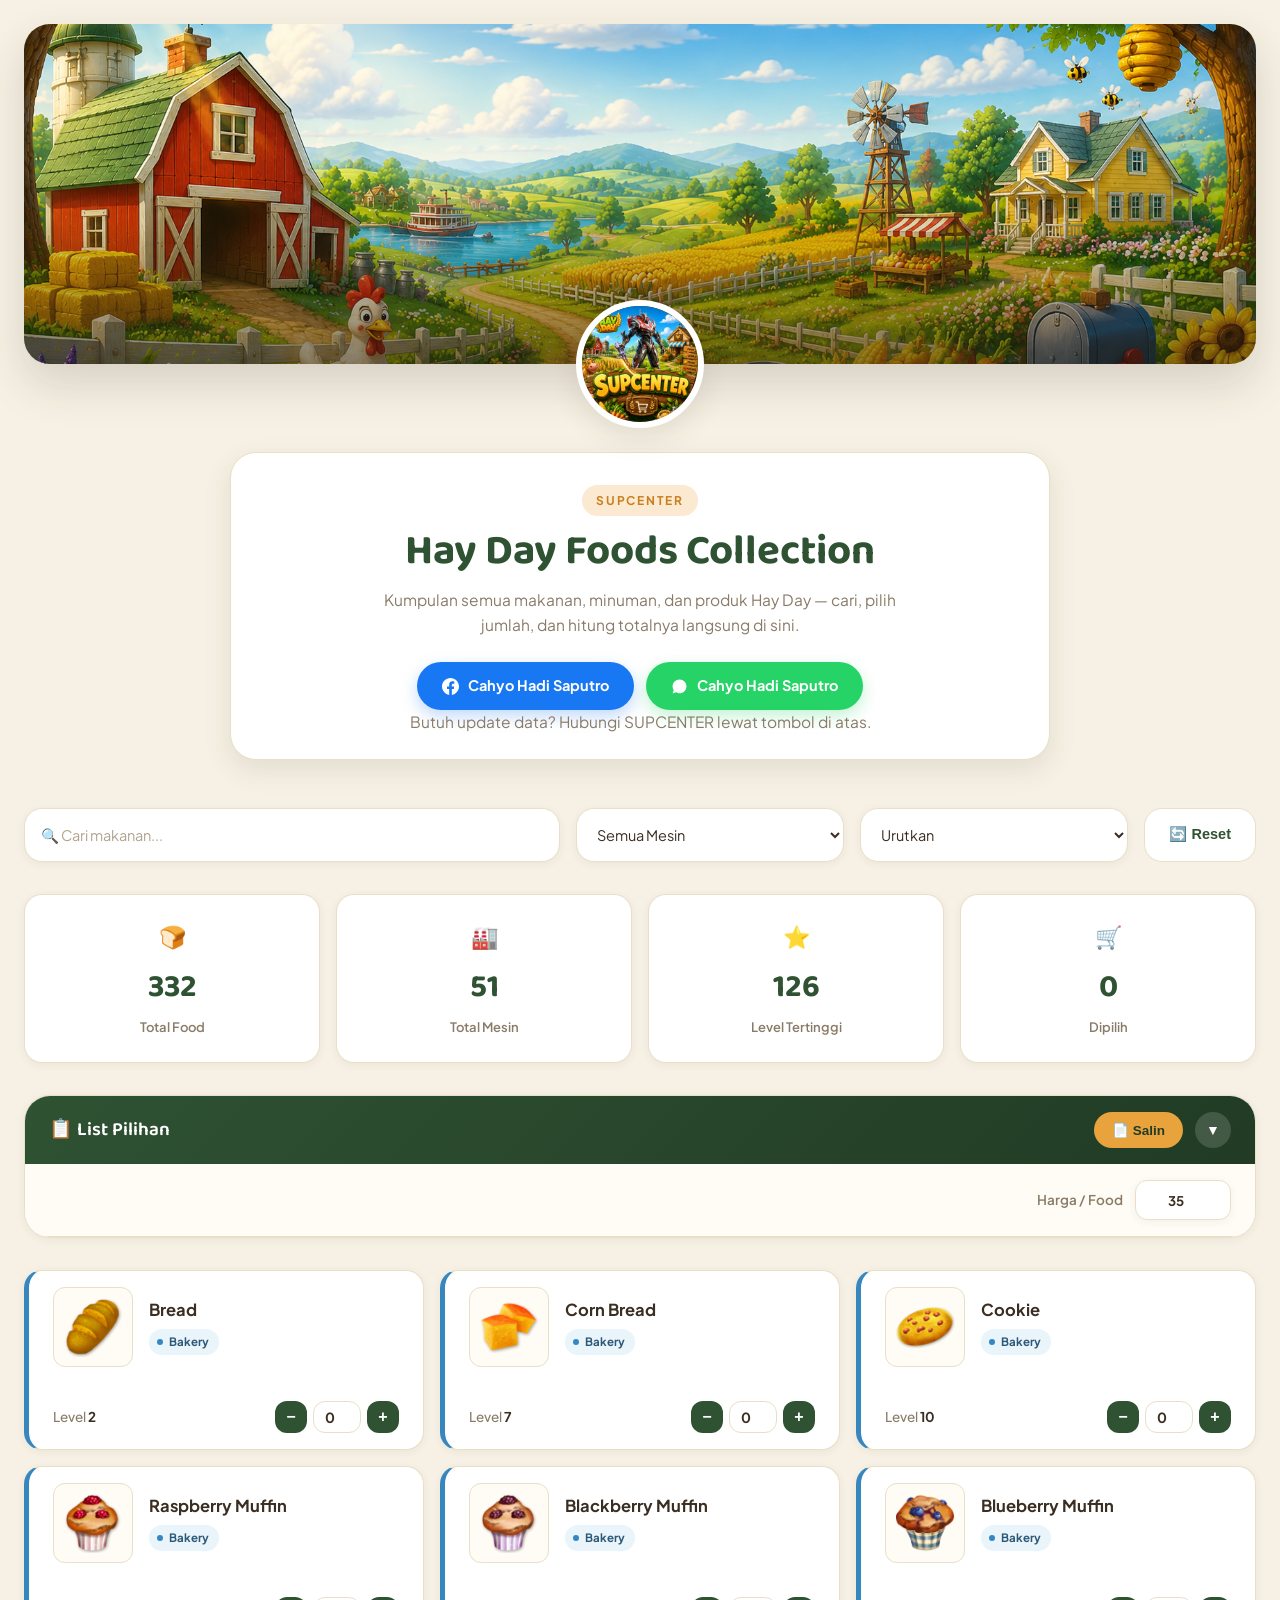
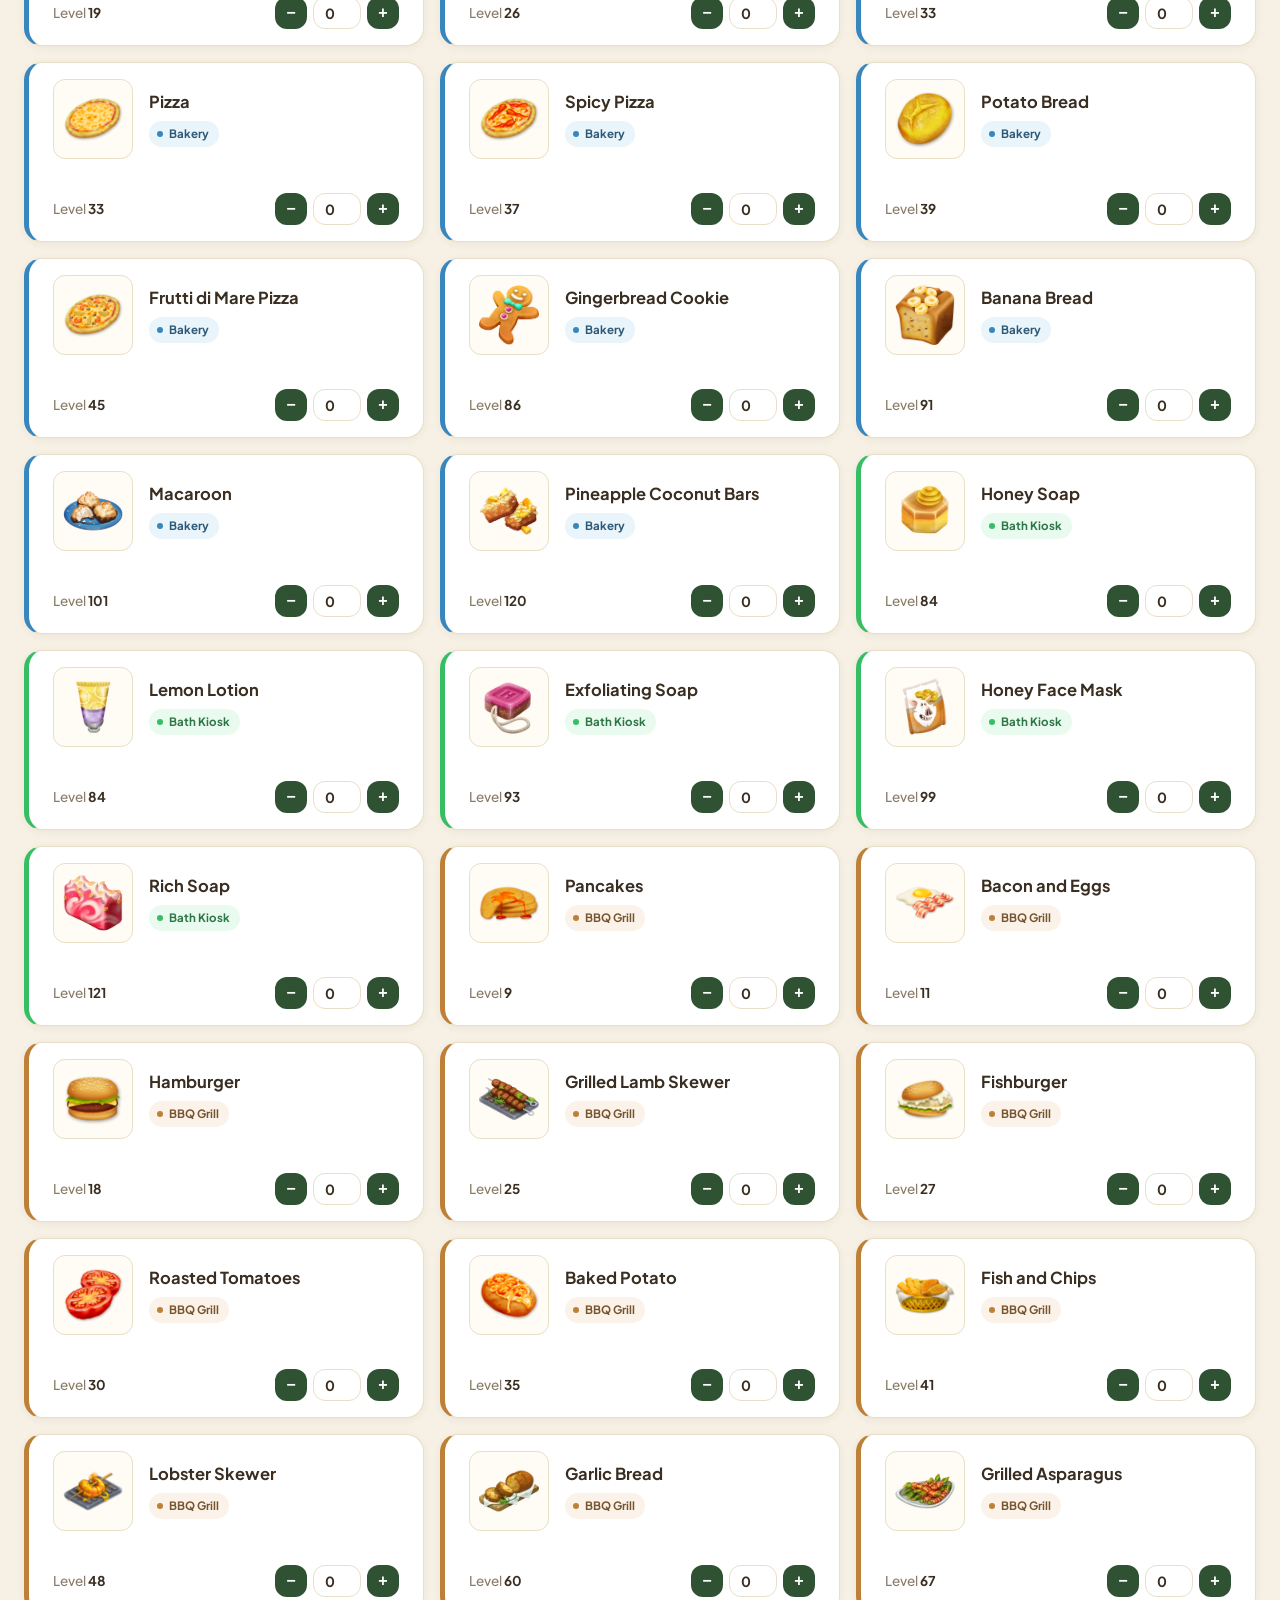
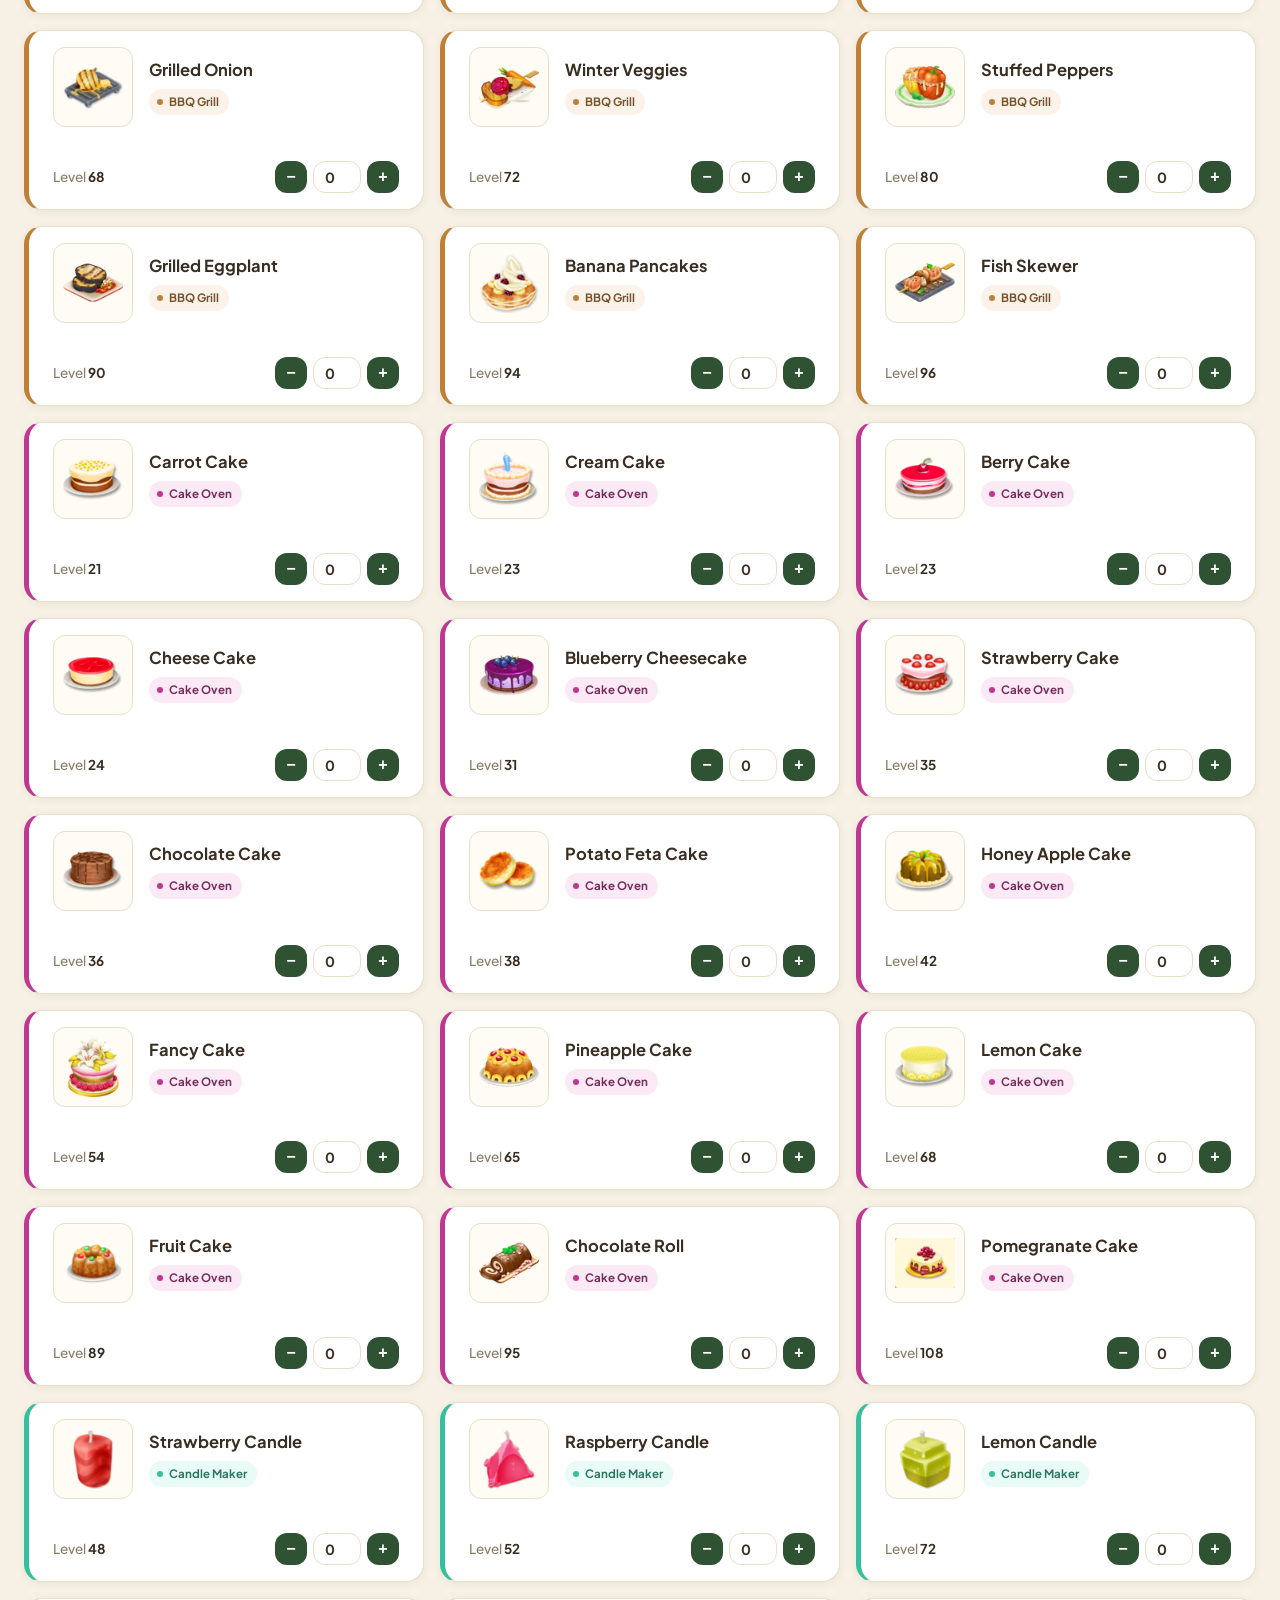
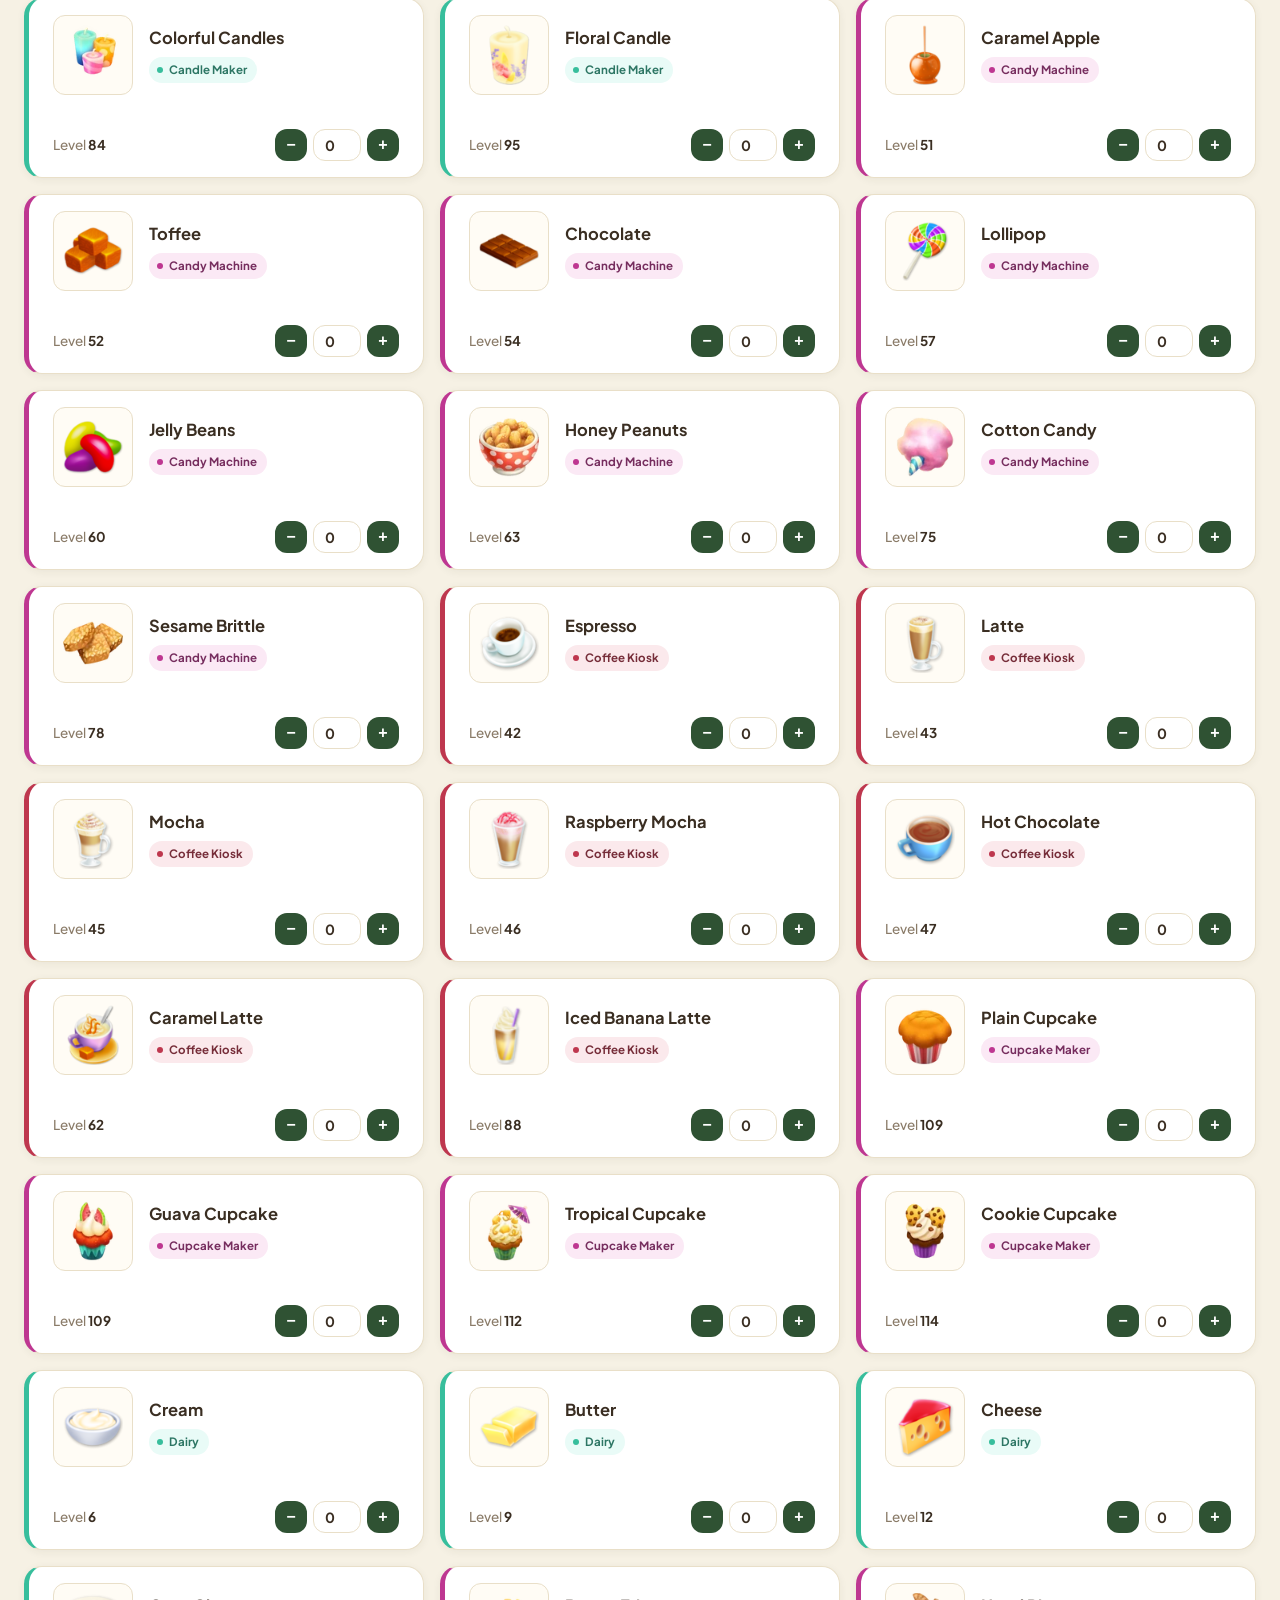
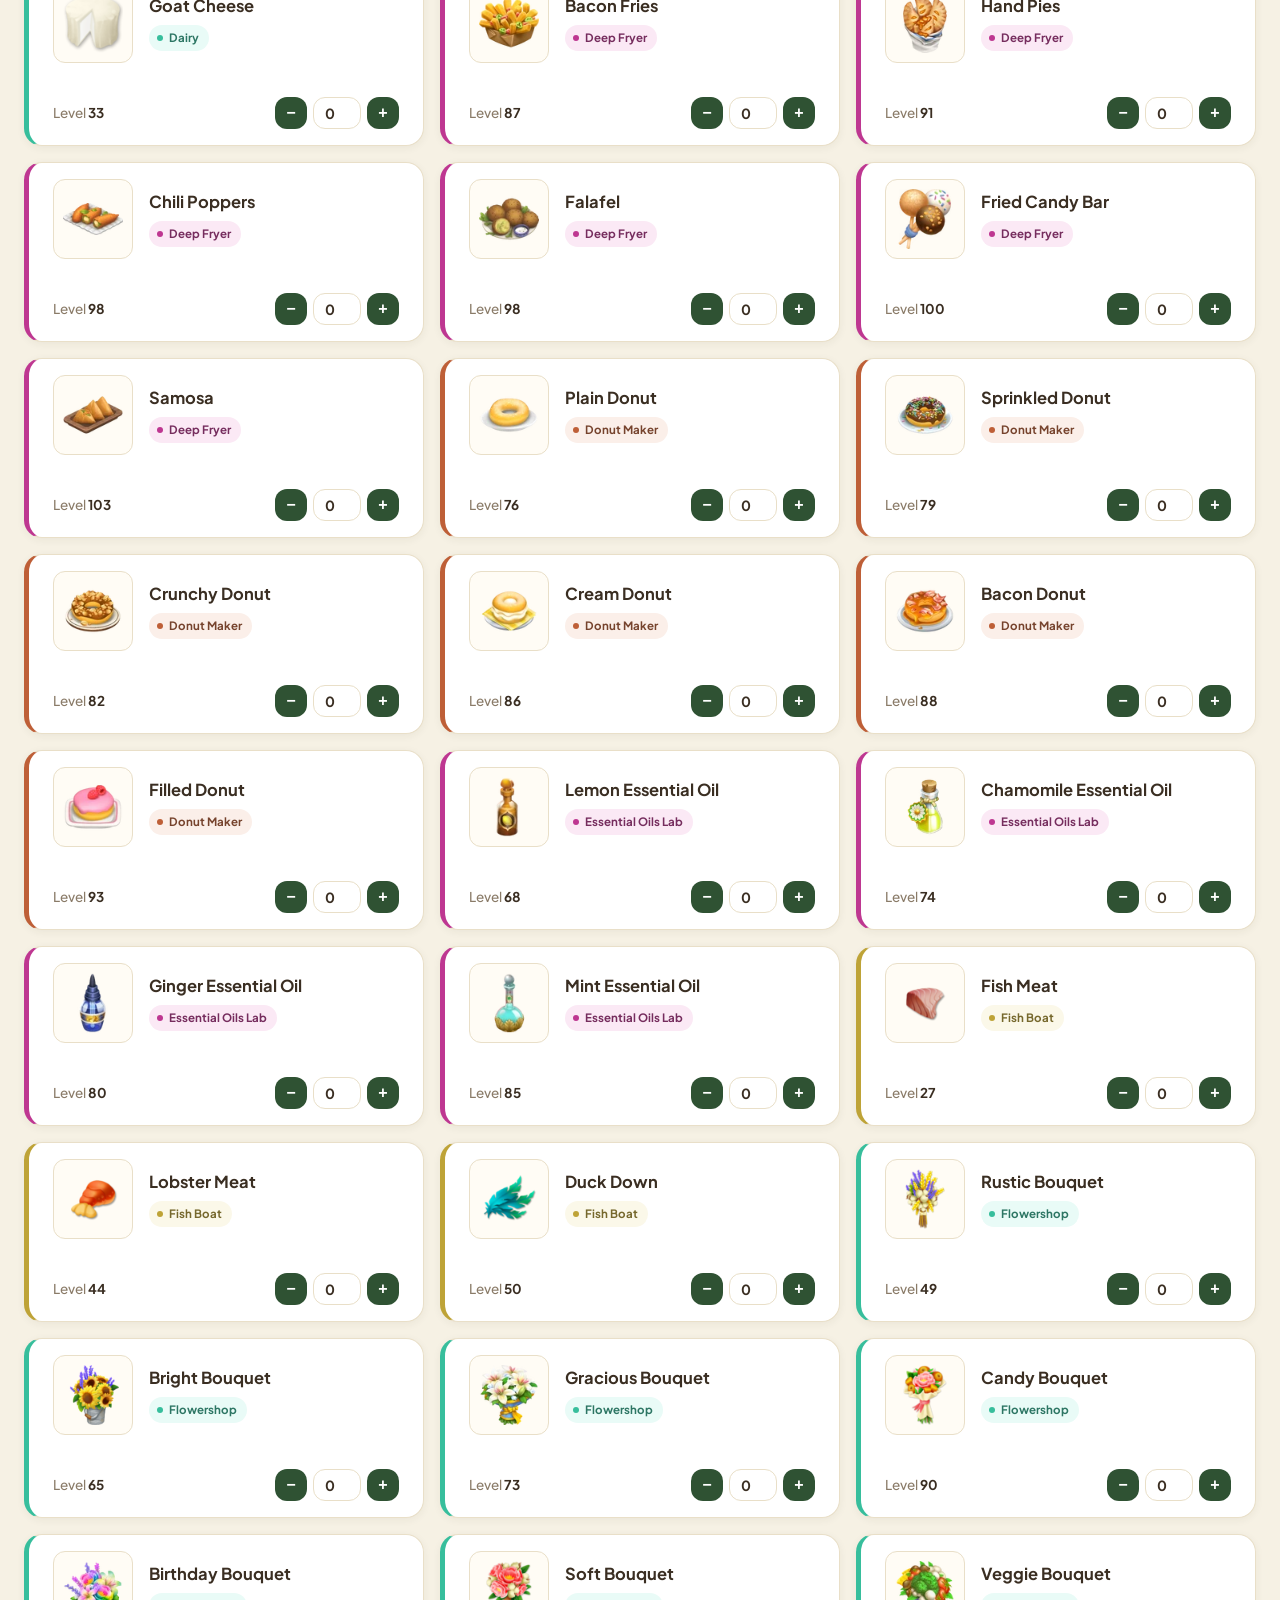
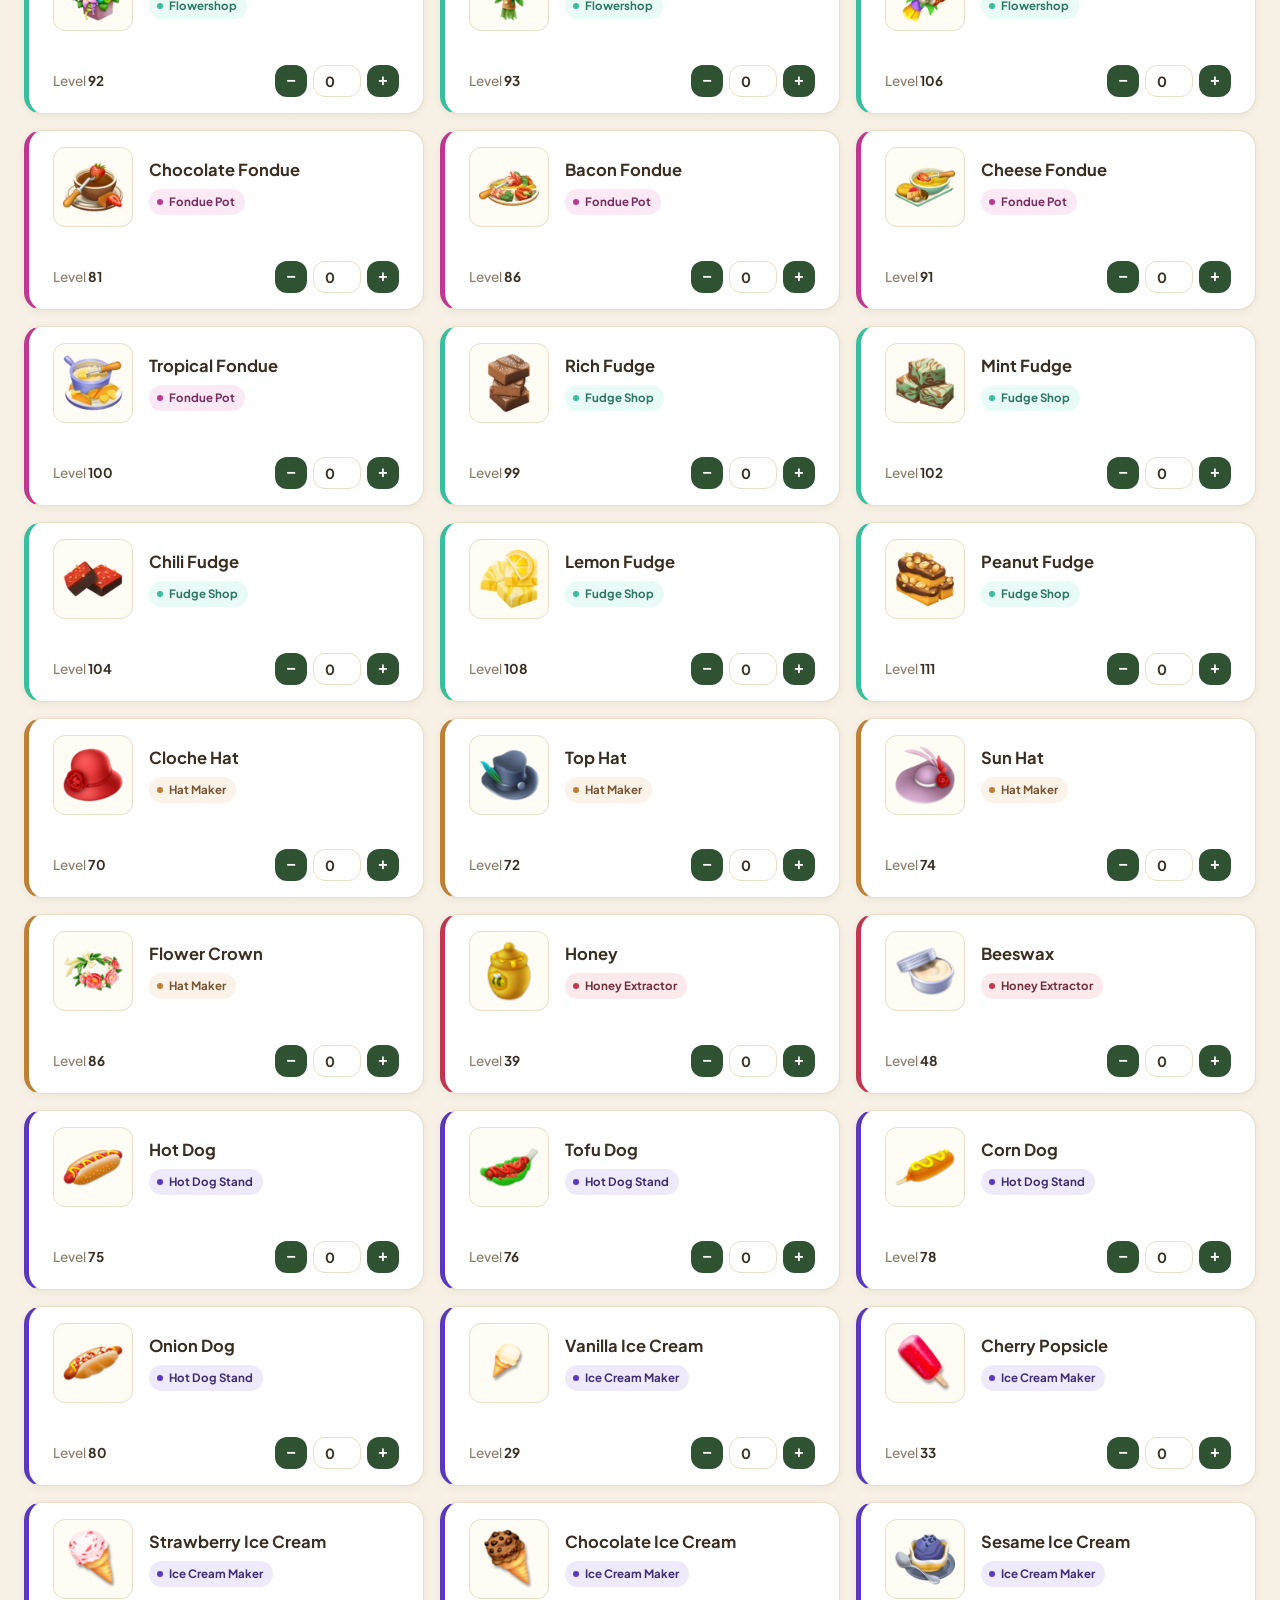
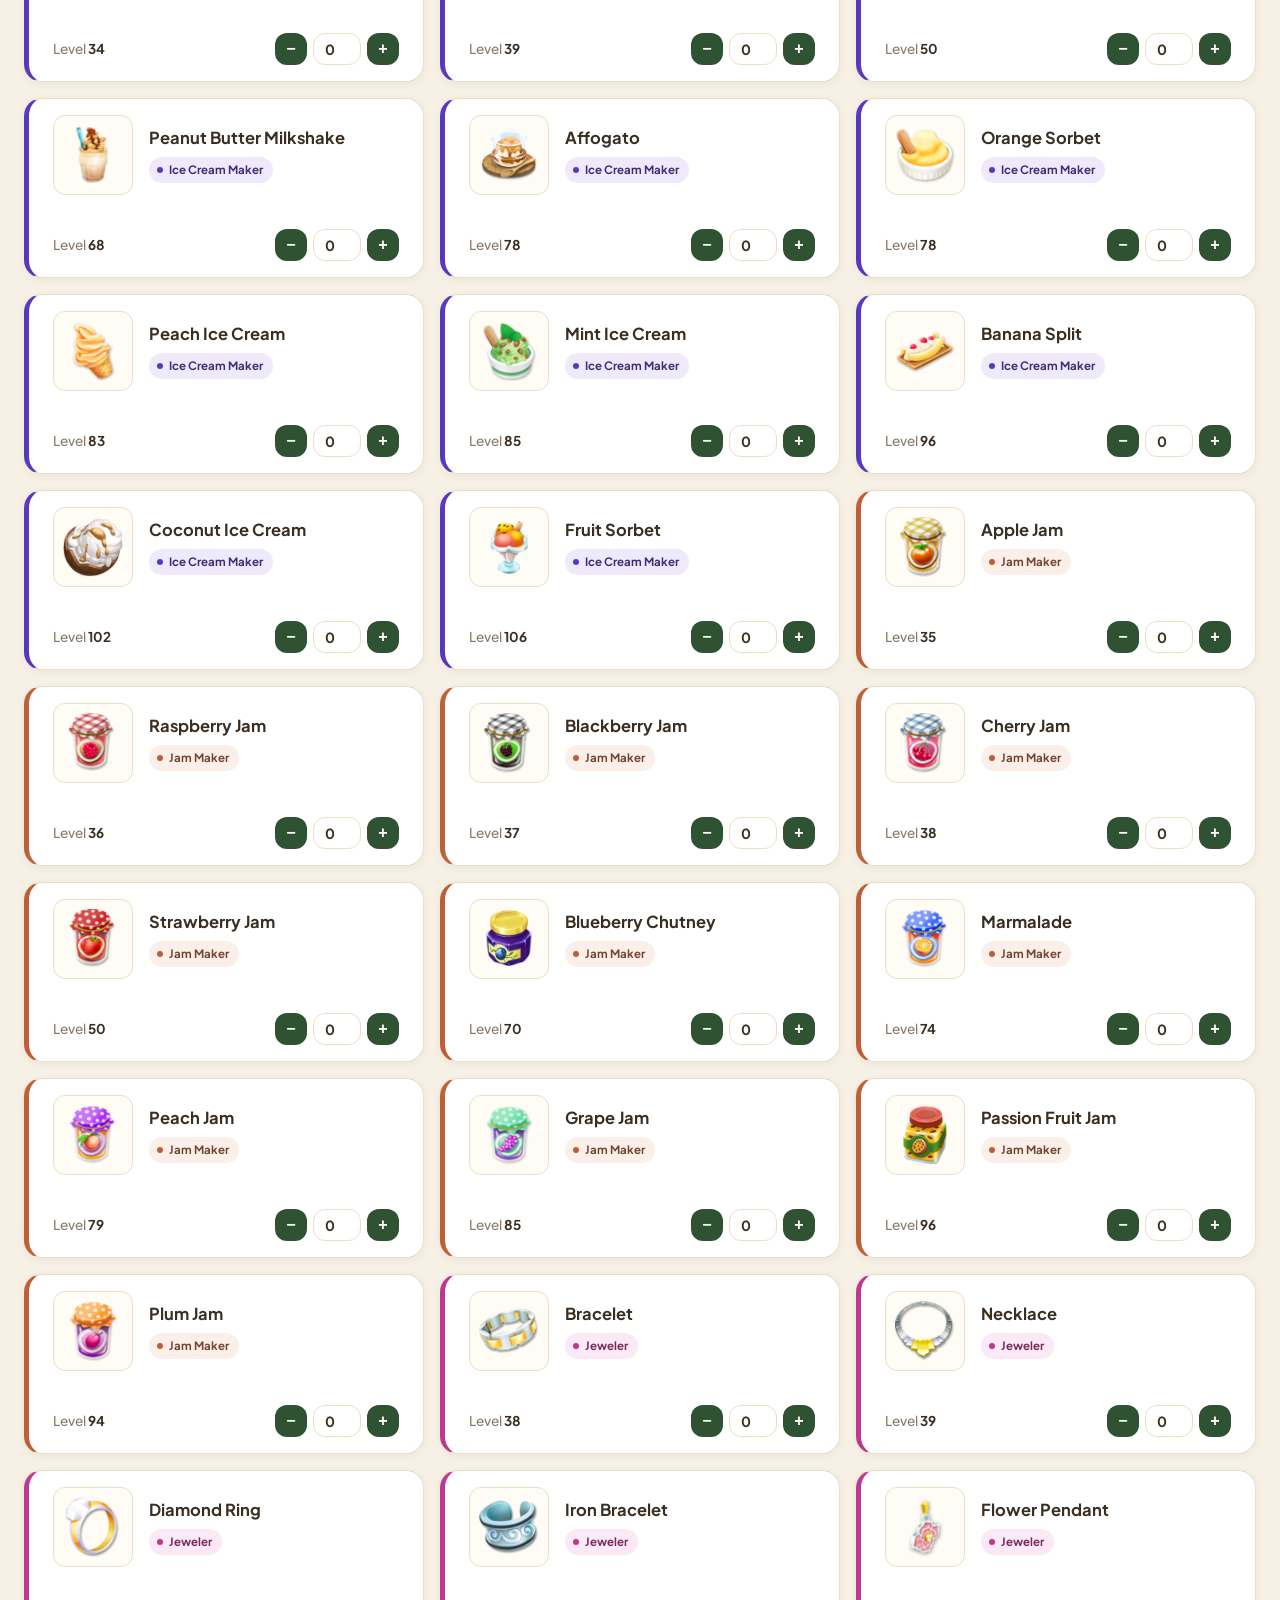
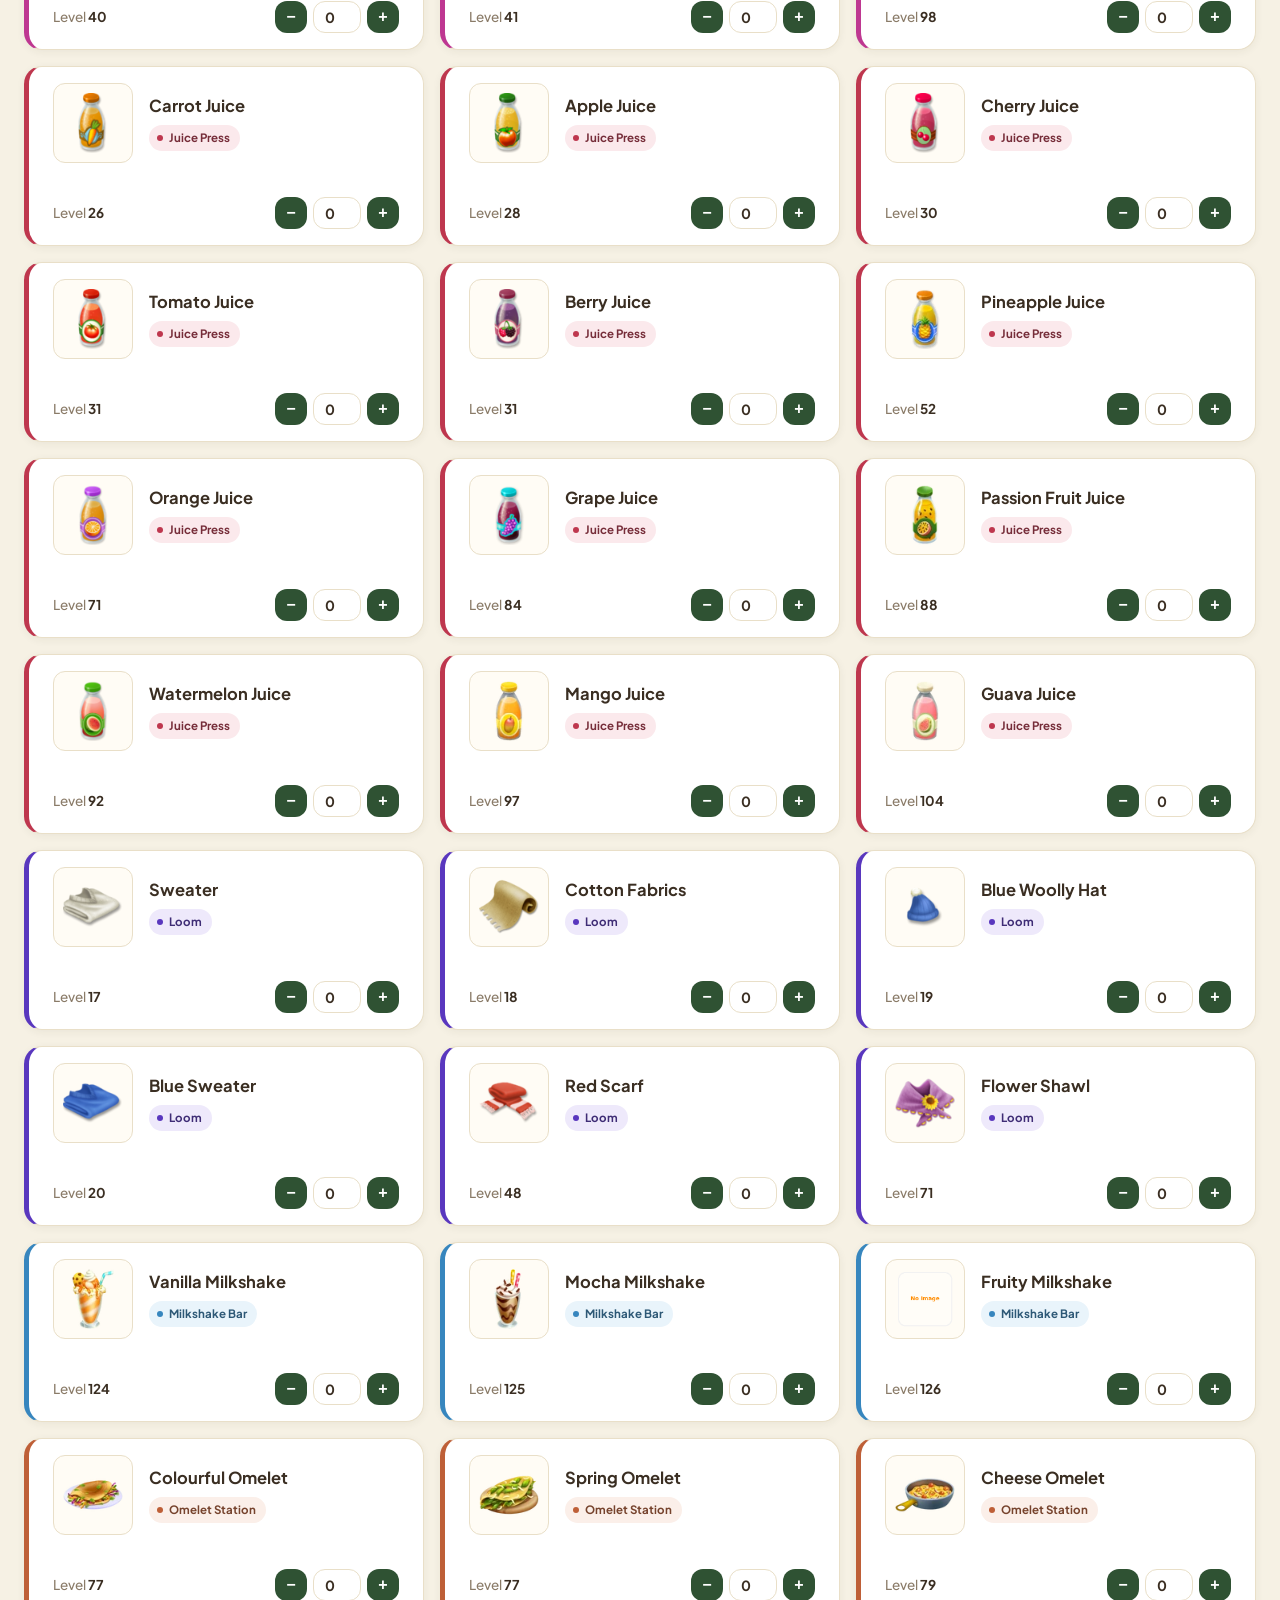
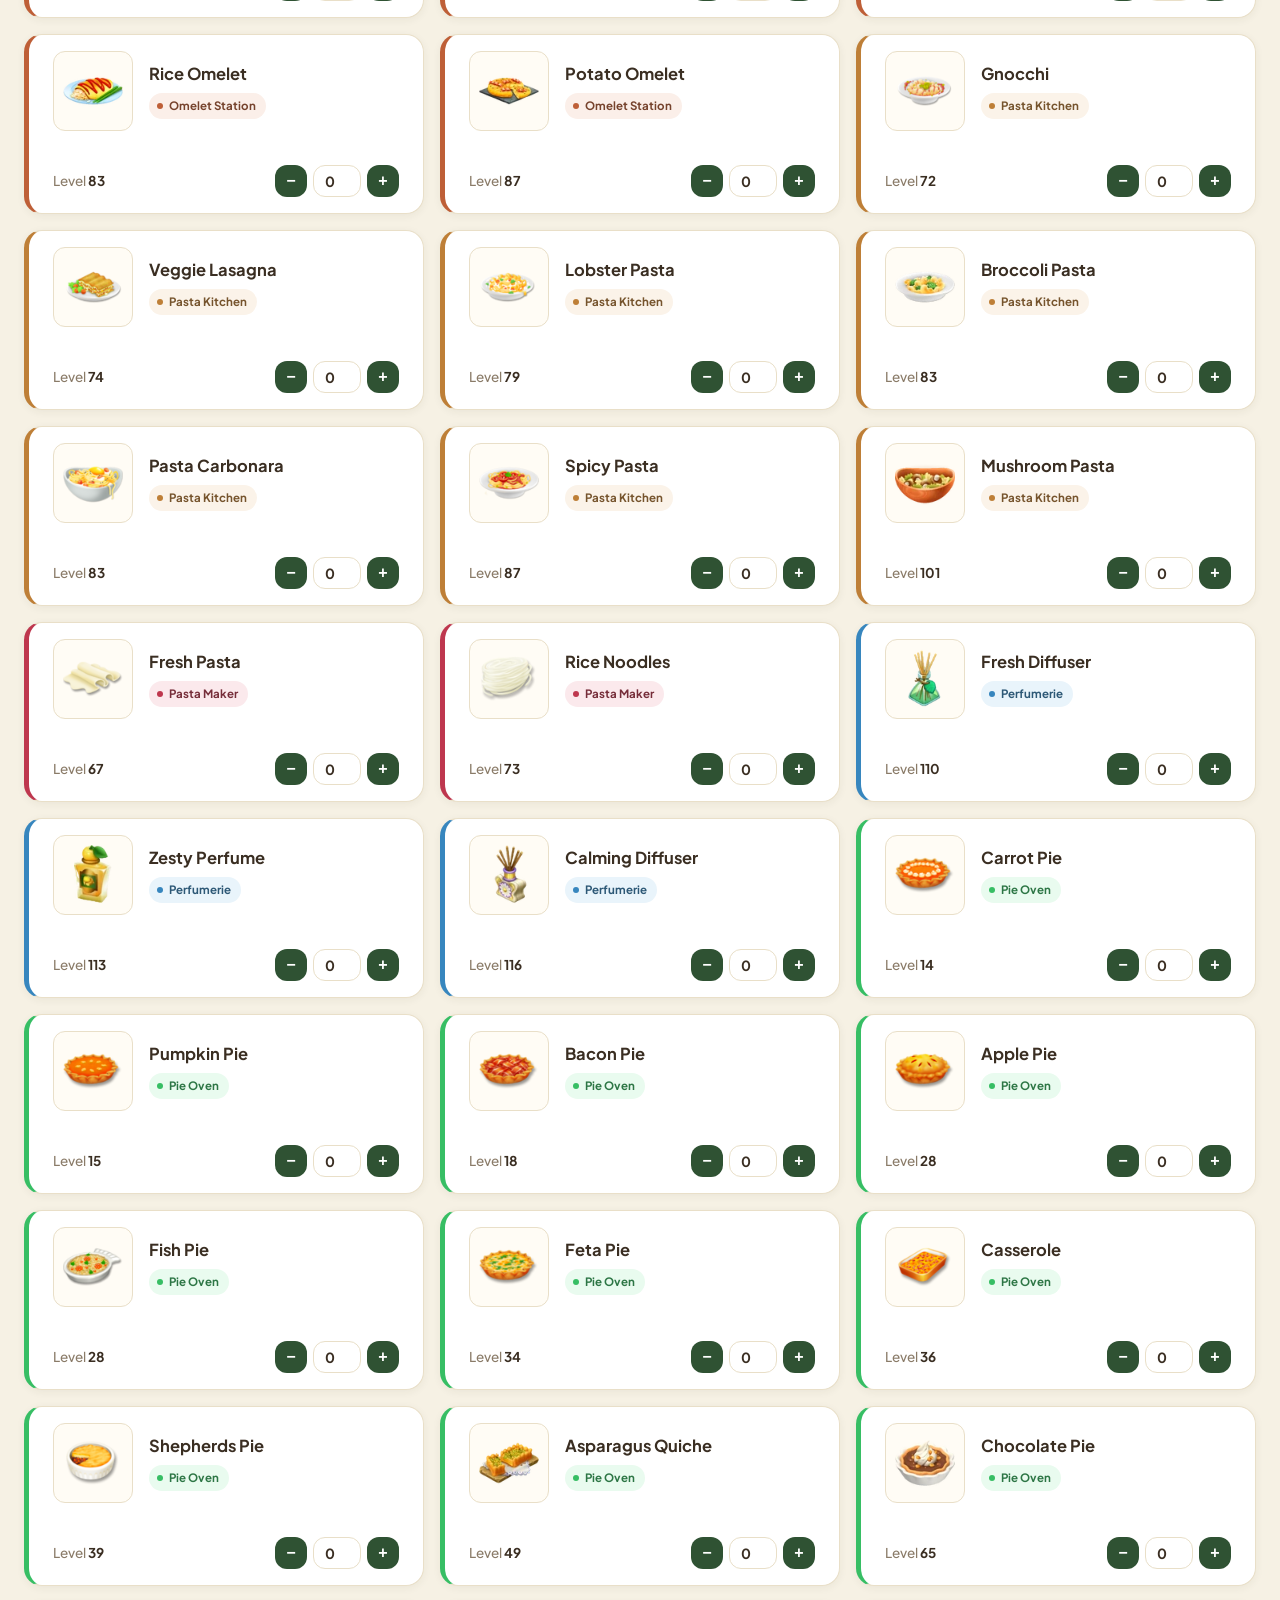
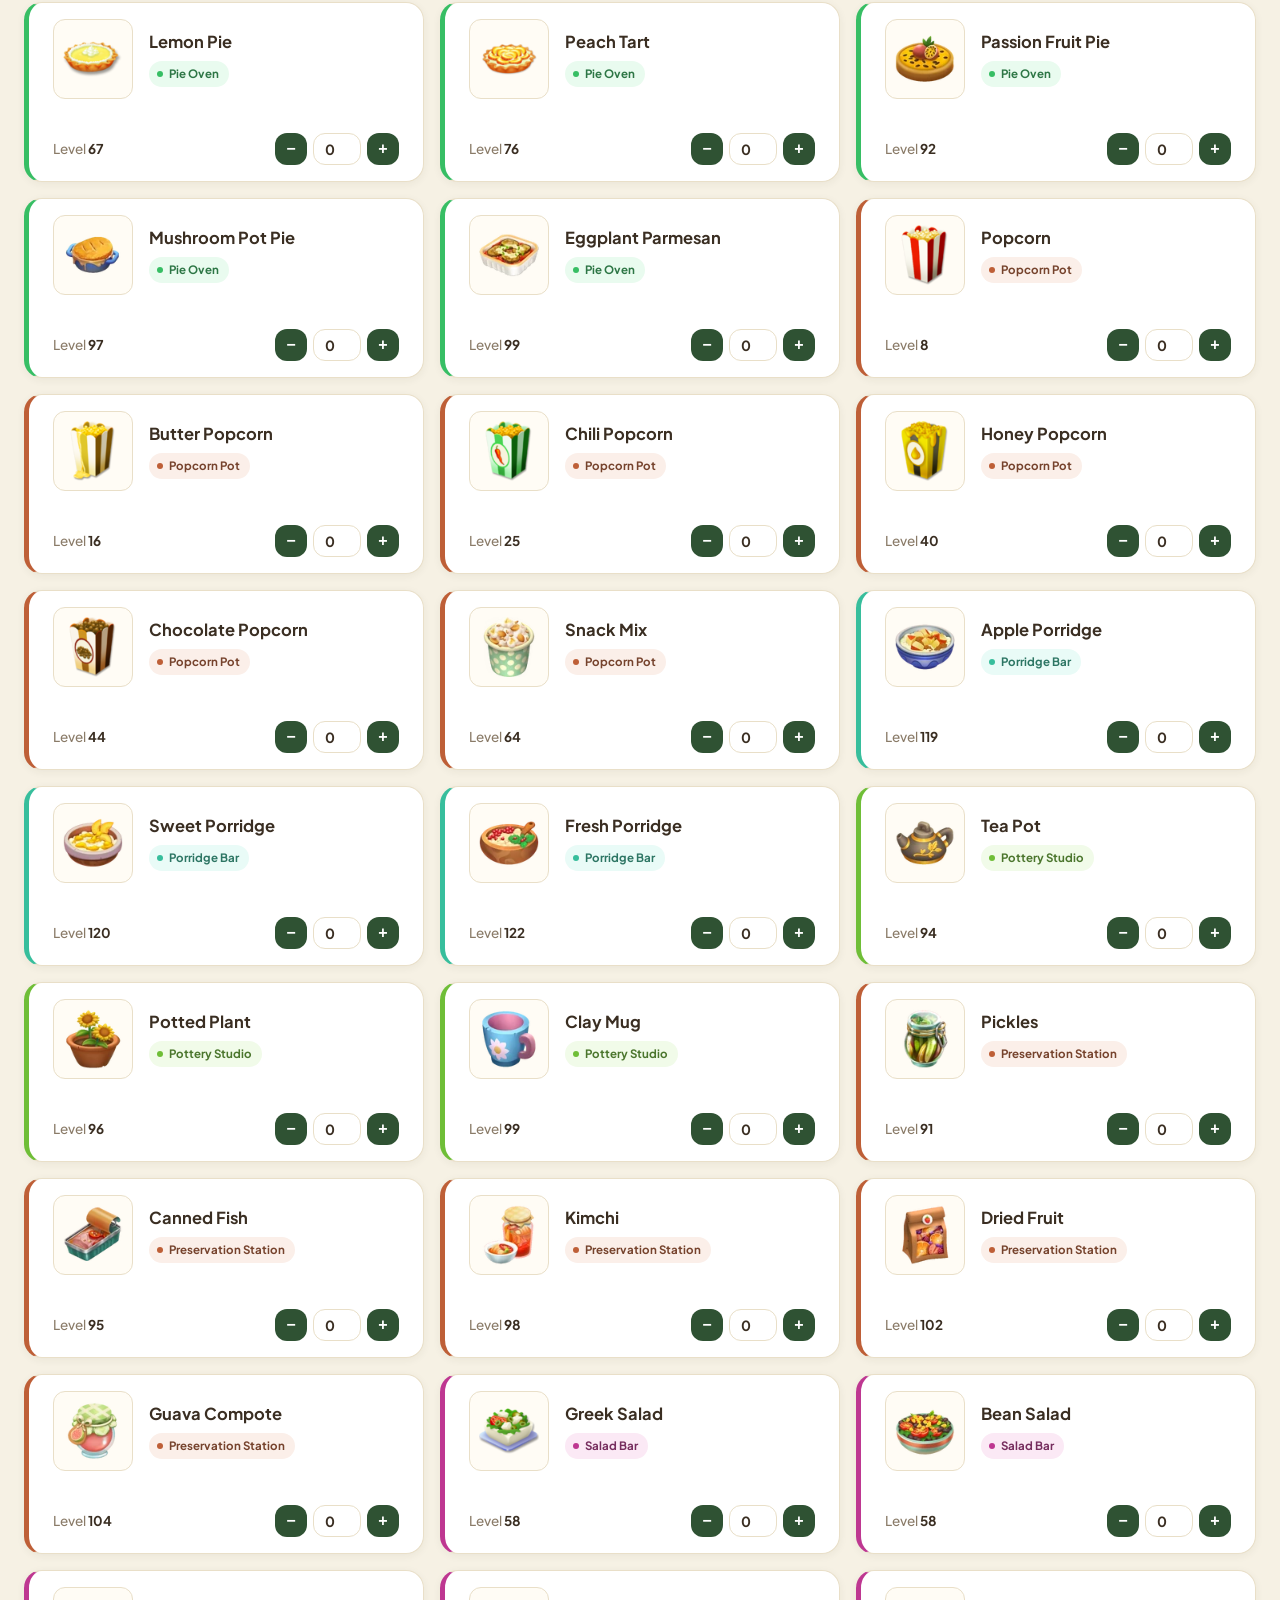
==== index.html @ 3461339d "update" ====
<!DOCTYPE html>
<html lang="id">

<head>

    <meta charset="UTF-8">

    <meta name="viewport"
          content="width=device-width, initial-scale=1.0">

    <title>SUPCENTER • Hay Day Foods Collection</title>

    <meta name="description"
          content="Hay Day Foods Collection by SUPCENTER">

    <meta name="theme-color"
          content="#2F5233">

    <link rel="icon"
          type="image/png"
          href="foods/logo.png">

    <!-- Google Font -->

    <link rel="preconnect"
          href="https://fonts.googleapis.com">

    <link rel="preconnect"
          href="https://fonts.gstatic.com"
          crossorigin>

    <link href="https://fonts.googleapis.com/css2?family=Baloo+2:wght@500;600;700;800&family=Plus+Jakarta+Sans:wght@400;500;600;700;800&display=swap"
          rel="stylesheet">

    <!-- CSS -->

    <link rel="stylesheet"
          href="css/style.css">

    <link rel="stylesheet"
          href="css/responsive.css">

</head>

<body>

<!-- ======================================
            HERO BANNER
======================================= -->

<section class="hero">

    <div class="hero-banner-wrap">

        <img
            src="foods/banner.png"
            alt="SUPCENTER Banner"
            class="hero-banner"
        >

        <div class="hero-overlay"></div>

    </div>

    <div class="hero-logo">

        <img
            src="foods/logo.png"
            alt="SUPCENTER Logo"
        >

    </div>

</section>

<!-- ======================================
            HEADER (Papan Nama)
======================================= -->

<header class="header">

    <span class="eyebrow">SUPCENTER</span>

    <h1>

        Hay Day Foods Collection

    </h1>

    <p>

        Kumpulan semua makanan, minuman, dan produk Hay Day —
        cari, pilih jumlah, dan hitung totalnya langsung di sini.

    </p>

    <div class="contact-buttons">

        <a
            href="https://www.facebook.com/share/18egdgqv22/"
            target="_blank"
            class="fb-profile"
        >

            <svg
                viewBox="0 0 24 24"
                fill="currentColor">

                <path d="M24 12.073C24 5.404 18.627 0 12 0S0 5.404 0 12.073c0 6.019 4.388 10.999 10.125 11.854v-8.385H7.078v-3.47h3.047V9.43c0-3.007 1.792-4.669 4.533-4.669 1.312 0 2.686.235 2.686.235v2.953H15.83c-1.49 0-1.956.925-1.956 1.874v2.25h3.328l-.532 3.47h-2.796v8.385C19.612 23.072 24 18.092 24 12.073z"/>

            </svg>

            Cahyo Hadi Saputro

        </a>

        <a
            href="https://wa.me/6285156829264"
            target="_blank"
            class="wa-profile"
        >

            <svg
                viewBox="0 0 32 32"
                fill="currentColor">

                <path d="M16.04 3C8.84 3 3 8.72 3 15.77c0 2.48.72 4.8 2.08 6.79L3 29l6.62-2.04a13.2 13.2 0 0 0 6.42 1.64c7.2 0 13.04-5.72 13.04-12.77C29.08 8.72 23.24 3 16.04 3z"/>

            </svg>

            Cahyo Hadi Saputro

        </a>

    </div>

    <p class="subtitle">

        Butuh update data? Hubungi SUPCENTER lewat tombol di atas.

    </p>

</header>

<!-- ======================================
            MAIN CONTAINER
======================================= -->

<main class="container">
<!-- ======================================
            CONTROL PANEL
======================================= -->

<section class="controls">

    <div class="search-box">

        <input
            type="text"
            id="searchInput"
            placeholder="🔍 Cari makanan..."
            autocomplete="off"
        >

    </div>

    <select id="machineFilter">

        <option value="all">

            Semua Mesin

        </option>

    </select>

    <select id="sortFilter">

        <option value="">

            Urutkan

        </option>

        <option value="Level Terendah">

            Level Terendah

        </option>

        <option value="Level Tertinggi">

            Level Tertinggi

        </option>

        <option value="A - Z">

            A - Z

        </option>

    </select>

    <button id="resetBtn">

        🔄 Reset

    </button>

</section>

<!-- ======================================
            STATISTICS
======================================= -->

<section class="stats">

    <div class="stat-card">

        <span class="stat-icon">🍞</span>

        <h2 id="totalFoods">

            0

        </h2>

        <p>

            Total Food

        </p>

    </div>

    <div class="stat-card">

        <span class="stat-icon">🏭</span>

        <h2 id="totalMachines">

            0

        </h2>

        <p>

            Total Mesin

        </p>

    </div>

    <div class="stat-card">

        <span class="stat-icon">⭐</span>

        <h2 id="highestLevel">

            0

        </h2>

        <p>

            Level Tertinggi

        </p>

    </div>

    <div class="stat-card stat-card--accent">

        <span class="stat-icon">🛒</span>

        <h2 id="selectedCount">

            0

        </h2>

        <p>

            Dipilih

        </p>

    </div>

</section>

<!-- ======================================
            SELECTED LIST
======================================= -->

<section class="selected-box">

    <div class="selected-header">

    <div class="selected-title">

        <h2>

            📋 List Pilihan

        </h2>

    </div>

    <div class="selected-actions">

        <button id="copyBtn">

            📄 Salin

        </button>

        <button id="toggleSelected">

            ▼

        </button>

    </div>

</div>
    <div class="price-box">

        <label>Harga / Food</label>

        <input
            type="number"
            id="foodPrice"
            value="35"
            min="1"
        >

    </div>

    <div id="selectedList" class="selected-list">

        <div class="empty">

            Belum ada item dipilih.

        </div>

    </div>

</section>
<!-- ======================================
            FOOD GRID
======================================= -->

<section class="foods-section">

    <div
        id="foodsGrid"
        class="foods-grid"
    >

        <!-- Food Card akan dirender oleh JavaScript -->

    </div>

</section>

</main>

<!-- ======================================
            FOOTER
======================================= -->

<footer class="footer">

    <p>

        © 2026 <strong>SUPCENTER</strong>

    </p>

    <p>

        Hay Day Foods Collection

    </p>

    <p>

        Dibuat dengan ❤️ untuk komunitas Hay Day Indonesia.

    </p>

</footer>

<!-- ======================================
            JAVASCRIPT
======================================= -->

<script type="module" src="js/app.js"></script>

</body>

</html>
---- css/style.css ----
/* ======================================================
   HAY DAY FOODS COLLECTION — SUPCENTER
   Design system: "Papan Nama Peternakan"
   ====================================================== */

/* ===========================
   RESET
=========================== */

*{
    margin:0;
    padding:0;
    box-sizing:border-box;
}

html{
    scroll-behavior:smooth;
}

body{
    font-family:"Plus Jakarta Sans", sans-serif;
    background:var(--bg);
    color:var(--ink);
    line-height:1.6;
    -webkit-font-smoothing:antialiased;
}

/* ===========================
   ROOT TOKENS
=========================== */

:root{

    /* Colors */
    --bg:#F6F1E4;
    --surface:#FFFFFF;
    --surface-alt:#FFFCF5;

    --ink:#3A2E22;
    --ink-muted:#8A7B68;
    --ink-soft:#B0A38C;

    --primary:#2F5233;
    --primary-dark:#213B24;
    --primary-tint:#E7EFE4;

    --gold:#E8A33D;
    --gold-dark:#C97F1E;
    --gold-tint:#FBEAD1;

    --rust:#2f5233;
    --rust-tint:#F7E2D8;

    --border:#E9DFC8;
    --border-strong:#DCCFAE;

    --shadow-sm:0 2px 8px rgba(58,46,34,.06);
    --shadow-md:0 10px 28px rgba(58,46,34,.10);
    --shadow-lg:0 20px 45px rgba(58,46,34,.16);

    /* Radius */
    --r-sm:12px;
    --r-md:18px;
    --r-lg:26px;
    --r-pill:999px;

    /* Spacing scale */
    --sp-1:8px;
    --sp-2:12px;
    --sp-3:16px;
    --sp-4:24px;
    --sp-5:32px;
    --sp-6:48px;
    --sp-7:64px;

    /* Type */
    --font-display:"Baloo 2", sans-serif;
    --font-body:"Plus Jakarta Sans", sans-serif;
}

/* ===========================
   CONTAINER
=========================== */

.container{
    width:100%;
    max-width:1360px;
    margin:auto;
    padding:0 var(--sp-4) var(--sp-6);
}

/* ===========================
   HERO
=========================== */

.hero{
    position:relative;
    max-width:1360px;
    margin:var(--sp-4) auto 0;
    padding:0 var(--sp-4);
}

.hero-banner-wrap{
    position:relative;
    border-radius:var(--r-lg);
    overflow:hidden;
    box-shadow:var(--shadow-lg);
}

.hero-banner{
    width:100%;
    height:340px;
    object-fit:cover;
    display:block;
}

.hero-overlay{
    position:absolute;
    inset:0;
    background:linear-gradient(180deg, rgba(33,30,20,0) 45%, rgba(33,25,15,.55) 100%);
    pointer-events:none;
}

.hero-logo{
    position:relative;
    display:flex;
    justify-content:center;
    margin-top:-64px;
    z-index:2;
}

.hero-logo img{
    width:128px;
    height:128px;
    border-radius:50%;
    background:var(--surface);
    object-fit:cover;
    border:6px solid var(--surface);
    box-shadow:var(--shadow-md);
}

/* ===========================
   HEADER — "Papan Nama"
=========================== */

.header{
    position:relative;
    max-width:820px;
    margin:var(--sp-4) auto 0;
    padding:var(--sp-5) var(--sp-5) var(--sp-4);
    text-align:center;
    background:var(--surface);
    border-radius:var(--r-lg);
    box-shadow:var(--shadow-md);
    border:1px solid var(--border);
}

.eyebrow{
    display:inline-block;
    font-family:var(--font-body);
    font-size:12px;
    font-weight:700;
    letter-spacing:.14em;
    color:var(--gold-dark);
    background:var(--gold-tint);
    padding:6px 14px;
    border-radius:var(--r-pill);
    margin-bottom:var(--sp-2);
}

.header h1{
    font-family:var(--font-display);
    font-size:clamp(28px, 4.2vw, 42px);
    font-weight:700;
    color:var(--primary);
    margin-bottom:var(--sp-2);
    line-height:1.15;
}

.header p{
    color:var(--ink-muted);
    font-size:15.5px;
    max-width:520px;
    margin:0 auto;
}

.subtitle{
    margin-top:var(--sp-4);
    font-size:13px;
    color:var(--ink-soft);
}

/* ===========================
   CONTACT BUTTONS
=========================== */

.contact-buttons{
    display:flex;
    justify-content:center;
    align-items:center;
    flex-wrap:wrap;
    gap:var(--sp-2);
    margin-top:var(--sp-4);
}

.contact-buttons a{
    display:flex;
    align-items:center;
    justify-content:center;
    gap:9px;
    min-width:190px;
    height:48px;
    padding:0 var(--sp-4);
    border-radius:var(--r-pill);
    text-decoration:none;
    font-weight:700;
    font-size:14.5px;
    transition:transform .2s ease, box-shadow .2s ease, background .2s ease;
    border:1px solid transparent;
}

.fb-profile{
    background:#1877f2;
    color:#fff;
    box-shadow:0 6px 16px rgba(24,119,242,.28);
}

.fb-profile:hover{
    background:#1666d6;
    transform:translateY(-2px);
    box-shadow:0 10px 22px rgba(24,119,242,.32);
}

.wa-profile{
    background:#25d366;
    color:#fff;
    box-shadow:0 6px 16px rgba(37,211,102,.28);
}

.wa-profile:hover{
    background:#20bc59;
    transform:translateY(-2px);
    box-shadow:0 10px 22px rgba(37,211,102,.32);
}

.contact-buttons svg{
    width:17px;
    height:17px;
    fill:currentColor;
}

/* ======================================================
   CONTROL PANEL
====================================================== */

.controls{
    display:grid;
    grid-template-columns:2fr 1fr 1fr auto;
    gap:var(--sp-3);
    margin:var(--sp-6) 0 var(--sp-5);
}

.search-box input,
.controls select{
    width:100%;
    height:54px;
    border:1px solid var(--border);
    outline:none;
    border-radius:var(--r-md);
    background:var(--surface);
    padding:0 var(--sp-3);
    font-family:var(--font-body);
    font-size:14.5px;
    color:var(--ink);
    box-shadow:var(--shadow-sm);
    transition:box-shadow .2s ease, border-color .2s ease;
}

.search-box input::placeholder{
    color:var(--ink-soft);
}

.search-box input:focus,
.controls select:focus{
    border-color:var(--primary);
    box-shadow:0 0 0 3px var(--primary-tint);
}

.controls select{
    cursor:pointer;
}

.controls button{
    height:54px;
    padding:0 var(--sp-4);
    border:none;
    border-radius:var(--r-md);
    background:var(--surface);
    color:var(--rust);
    font-weight:700;
    font-size:14.5px;
    cursor:pointer;
    border:1px solid var(--border);
    transition:background .2s ease, color .2s ease, border-color .2s ease;
    white-space:nowrap;
}

.controls button:hover{
    background:var(--rust);
    color:#fff;
    border-color:var(--rust);
}

/* ======================================================
   STATISTICS
====================================================== */

.stats{
    display:grid;
    grid-template-columns:repeat(4,1fr);
    gap:var(--sp-3);
    margin-bottom:var(--sp-5);
}

.stat-card{
    background:var(--surface);
    border:1px solid var(--border);
    border-radius:var(--r-md);
    padding:var(--sp-4);
    box-shadow:var(--shadow-sm);
    text-align:center;
    transition:transform .2s ease, box-shadow .2s ease;
}

.stat-card:hover{
    transform:translateY(-4px);
    box-shadow:var(--shadow-md);
}

.stat-icon{
    display:block;
    font-size:22px;
    margin-bottom:var(--sp-1);
}

.stat-card h2{
    font-family:var(--font-display);
    font-size:32px;
    font-weight:700;
    color:var(--primary);
}

.stat-card--accent h2{
    color:var(--primary);
}

.stat-card p{
    color:var(--ink-muted);
    font-size:13px;
    margin-top:4px;
    font-weight:600;
}

/* ======================================================
   SELECTED BOX
====================================================== */

.selected-box{
    background:var(--surface);
    border:1px solid var(--border);
    border-radius:var(--r-lg);
    box-shadow:var(--shadow-sm);
    overflow:hidden;
    margin-bottom:var(--sp-5);
}

.selected-header{
    background:linear-gradient(135deg, var(--primary), var(--primary-dark));
    color:#fff;
    padding:var(--sp-3) var(--sp-4);
    display:flex;
    justify-content:space-between;
    align-items:center;
    gap:var(--sp-2);
}

.selected-title h2{
    font-family:var(--font-display);
    font-size:19px;
    font-weight:600;
}

.selected-actions{
    display:flex;
    gap:var(--sp-2);
}

#copyBtn{
    border:none;
    background:var(--gold);
    color:var(--primary-dark);
    padding:10px 18px;
    border-radius:var(--r-pill);
    cursor:pointer;
    font-weight:700;
    font-size:13.5px;
    transition:transform .2s ease, background .2s ease;
}

#copyBtn:hover{
    background:var(--gold-dark);
    color:#fff;
    transform:translateY(-2px);
}

#toggleSelected{
    border:none;
    background:rgba(255,255,255,.15);
    color:#fff;
    width:36px;
    height:36px;
    border-radius:var(--r-pill);
    cursor:pointer;
    font-size:14px;
    transition:background .2s ease;
}

#toggleSelected:hover{
    background:rgba(255,255,255,.28);
}

/* ===========================
   PRICE
=========================== */

.price-box{
    display:flex;
    justify-content:flex-end;
    align-items:center;
    gap:var(--sp-2);
    padding:var(--sp-3) var(--sp-4);
    background:var(--surface-alt);
    border-bottom:1px solid var(--border);
}

.price-box label{
    font-size:13.5px;
    color:var(--ink-muted);
    font-weight:600;
}

.price-box input{
    width:96px;
    height:40px;
    border:1px solid var(--border);
    border-radius:var(--r-sm);
    background:var(--surface);
    text-align:center;
    font-weight:700;
    font-family:var(--font-body);
    color:var(--ink);
    box-shadow:var(--shadow-sm);
}

.price-box input:focus{
    outline:none;
    border-color:var(--primary);
}

/* ===========================
   SELECTED LIST
=========================== */

.selected-list{
    display:flex;
    flex-wrap:wrap;
    gap:var(--sp-2);
    padding:var(--sp-4);
    overflow:hidden;
    transition:max-height .3s ease, padding .3s ease;
}

.selected-list.open{
    max-height:3000px;
}

.selected-list.closed{
    max-height:0;
    padding-top:0;
    padding-bottom:0;
}

.selected-item{
    width:flex;
    height:40px;
    display:flex;
    align-items:center;
    justify-content:space-between;
    padding:0 var(--sp-3);
    background:var(--surface-alt);
    border:1px solid var(--border);
    border-radius:var(--r-sm);
    transition:border-color .2s ease;
}

.selected-item:hover{
    border-color:var(--primary);
}

.selected-item span{
    flex:1;
    margin-right: 5px;
    white-space:nowrap;
    overflow:visible;
    text-overflow:clip;
    font-size:14px;
    font-weight:600;
    color:var(--ink);
}

.selected-item strong{
    min-width:50px;
    height:28px;
    display:flex;
    align-items:center;
    justify-content:center;
    background:var(--gold-tint);
    color:var(--gold-dark);
    border-radius:var(--r-sm);
    font-size:13px;
    font-weight:700;
}

.empty{
    width:100%;
    text-align:center;
    padding:var(--sp-5);
    color:var(--ink-soft);
    font-size:14px;
}

/* ===========================
   SUMMARY
=========================== */

.summary{
    width:100%;
    margin-top:var(--sp-2);
}

.summary-card{
    width:100%;
    border:1.5px solid var(--border);
    border-radius:var(--r-md);
    overflow:hidden;
    background:var(--surface);
}

.summary-title{
    background:var(--primary-tint);
    color:var(--primary);
    font-weight:700;
    font-family:var(--font-display);
    text-align:center;
    padding:var(--sp-3);
    font-size:17px;
}

.summary-body{
    padding:var(--sp-4);
}

.summary-row{
    display:flex;
    padding-left: 16px;
    padding-right: 16px;
    justify-content:space-between;
    margin-bottom:var(--sp-2);
    font-size:15px;
    color:var(--ink-muted);
}

.summary-row strong{
    color:var(--ink);
}

.summary-divider{
    height:1px;
    background:var(--border);
    margin:var(--sp-3) 0;
}

.grand-total{
    text-align:center;
    font-family:var(--font-display);
    font-size:30px;
    color:var(--primary);
    font-weight:700;
}

/* ======================================================
   FOOD GRID
====================================================== */

.foods-section{
    margin-top:var(--sp-2);
}

.foods-grid{
    display:grid;
    grid-template-columns:repeat(auto-fill,minmax(300px,1fr));
    gap:var(--sp-3);
}

/* ===========================
   FOOD CARD
=========================== */

.food-card{
    --hue:32;
    position:relative;
    background:var(--surface);
    border:1px solid var(--border);
    border-left:5px solid hsl(var(--hue) 55% 48%);
    border-radius:var(--r-md);
    padding:var(--sp-3) var(--sp-4);
    min-height:180px;
    display:flex;
    flex-direction:column;
    justify-content:space-between;
    box-shadow:var(--shadow-sm);
    transition:transform .2s ease, box-shadow .2s ease, border-color .2s ease;
}

.food-card:hover{
    transform:translateY(-4px);
    box-shadow:var(--shadow-md);
}

.food-card.selected{
    box-shadow:0 0 0 2px hsl(var(--hue) 55% 48%), var(--shadow-md);
}

.food-top{
    display:flex;
    align-items:center;
    gap:var(--sp-3);
}

.food-image{
    width:80px;
    height:80px;
    border-radius:var(--r-sm);
    background:var(--surface-alt);
    border:1px solid var(--border);
    display:flex;
    align-items:center;
    justify-content:center;
    flex-shrink:0;
}

.food-image img{
    width:60px;
    height:60px;
    object-fit:contain;
}

.food-info{
    flex:1;
    min-width:0;
}

.food-info h3{
    font-family:var(--font-body);
    font-size:16.5px;
    font-weight:700;
    margin-bottom:6px;
    color:var(--ink);
    line-height:1.3;
}

.machine{
    display:inline-flex;
    align-items:center;
    gap:6px;
    padding:4px 10px 4px 8px;
    border-radius:var(--r-pill);
    background:hsl(var(--hue) 70% 95%);
    color:hsl(var(--hue) 45% 32%);
    font-size:11.5px;
    font-weight:700;
}

.machine::before{
    content:"";
    width:6px;
    height:6px;
    border-radius:50%;
    background:hsl(var(--hue) 55% 48%);
    flex-shrink:0;
}

.level{
    font-size:13.5px;
    color:var(--ink-muted);
    font-weight:500;
}

.level strong{
    color:var(--ink);
    font-weight:700;
}

.food-bottom{
    margin-top:var(--sp-3);
    display:flex;
    align-items:center;
    justify-content:space-between;
}

/* ===========================
   COUNTER
=========================== */

.counter{
    display:flex;
    align-items:center;
    gap:6px;
}

.counter button{
    width:32px;
    height:32px;
    border:none;
    border-radius:var(--r-sm);
    cursor:pointer;
    color:#fff;
    font-size:16px;
    font-weight:700;
    transition:transform .15s ease, background .15s ease;
}

.counter button:active{
    transform:scale(.92);
}

.minus-btn{
    background:var(--rust);
}

.minus-btn:hover{
    background:#9A3A18;
}

.plus-btn{
    background:var(--primary);
}

.plus-btn:hover{
    background:var(--primary-dark);
}

.counter input{
    width:48px;
    height:32px;
    border:1px solid var(--border);
    border-radius:var(--r-sm);
    text-align:center;
    font-size:14px;
    font-weight:700;
    font-family:var(--font-body);
    color:var(--ink);
    outline:none;
}

.counter input:focus{
    border-color:var(--primary);
}

/* ======================================================
   FOOTER
====================================================== */

footer{
    margin-top:var(--sp-7);
    padding:var(--sp-5);
    text-align:center;
    color:var(--ink-soft);
    font-size:13.5px;
    border-top:1px solid var(--border);
}

footer strong{
    color:var(--primary);
    font-family:var(--font-display);
}

/* ===========================
   SCROLLBAR
=========================== */

::-webkit-scrollbar{
    width:10px;
}

::-webkit-scrollbar-thumb{
    background:var(--gold);
    border-radius:var(--r-pill);
}

::-webkit-scrollbar-track{
    background:var(--bg);
}

/* ===========================
   FOCUS VISIBLE (a11y)
=========================== */

a:focus-visible,
button:focus-visible,
input:focus-visible,
select:focus-visible{
    outline:2px solid var(--primary);
    outline-offset:2px;
}
---- css/responsive.css ----
/* ===========================
   REDUCED MOTION
=========================== */

@media (prefers-reduced-motion: reduce){
    *{
        transition:none !important;
        scroll-behavior:auto !important;
    }
}

/* ======================================================
   RESPONSIVE
====================================================== */

@media(max-width:992px){

    .stats{
        grid-template-columns:repeat(2,1fr);
    }

    .controls{
        grid-template-columns:1fr 1fr;
    }

    .controls button{
        grid-column:1 / -1;
    }

}

@media(max-width:768px){

    .hero{
        margin-top:var(--sp-3);
        padding:0 var(--sp-3);
    }

    .hero-banner{
        height:200px;
    }

    .hero-logo{
        margin-top:-52px;
    }

    .hero-logo img{
        width:100px;
        height:100px;
        border-width:5px;
    }

    .header{
        margin:var(--sp-3) var(--sp-3) 0;
        padding:var(--sp-4) var(--sp-3);
    }

    .container{
        padding:0 var(--sp-3) var(--sp-5);
    }

    .contact-buttons{
        flex-direction:column;
    }

    .contact-buttons a{
        width:100%;
    }

    .controls{
        grid-template-columns:1fr;
    }

    .foods-grid{
        grid-template-columns:1fr;
    }

    .selected-item{
        width:100%;
    }

    .price-box{
        justify-content:space-between;
    }

}

@media(max-width:500px){

    .stats{
        grid-template-columns:1fr 1fr;
    }

    .food-top{
        gap:var(--sp-2);
    }

}
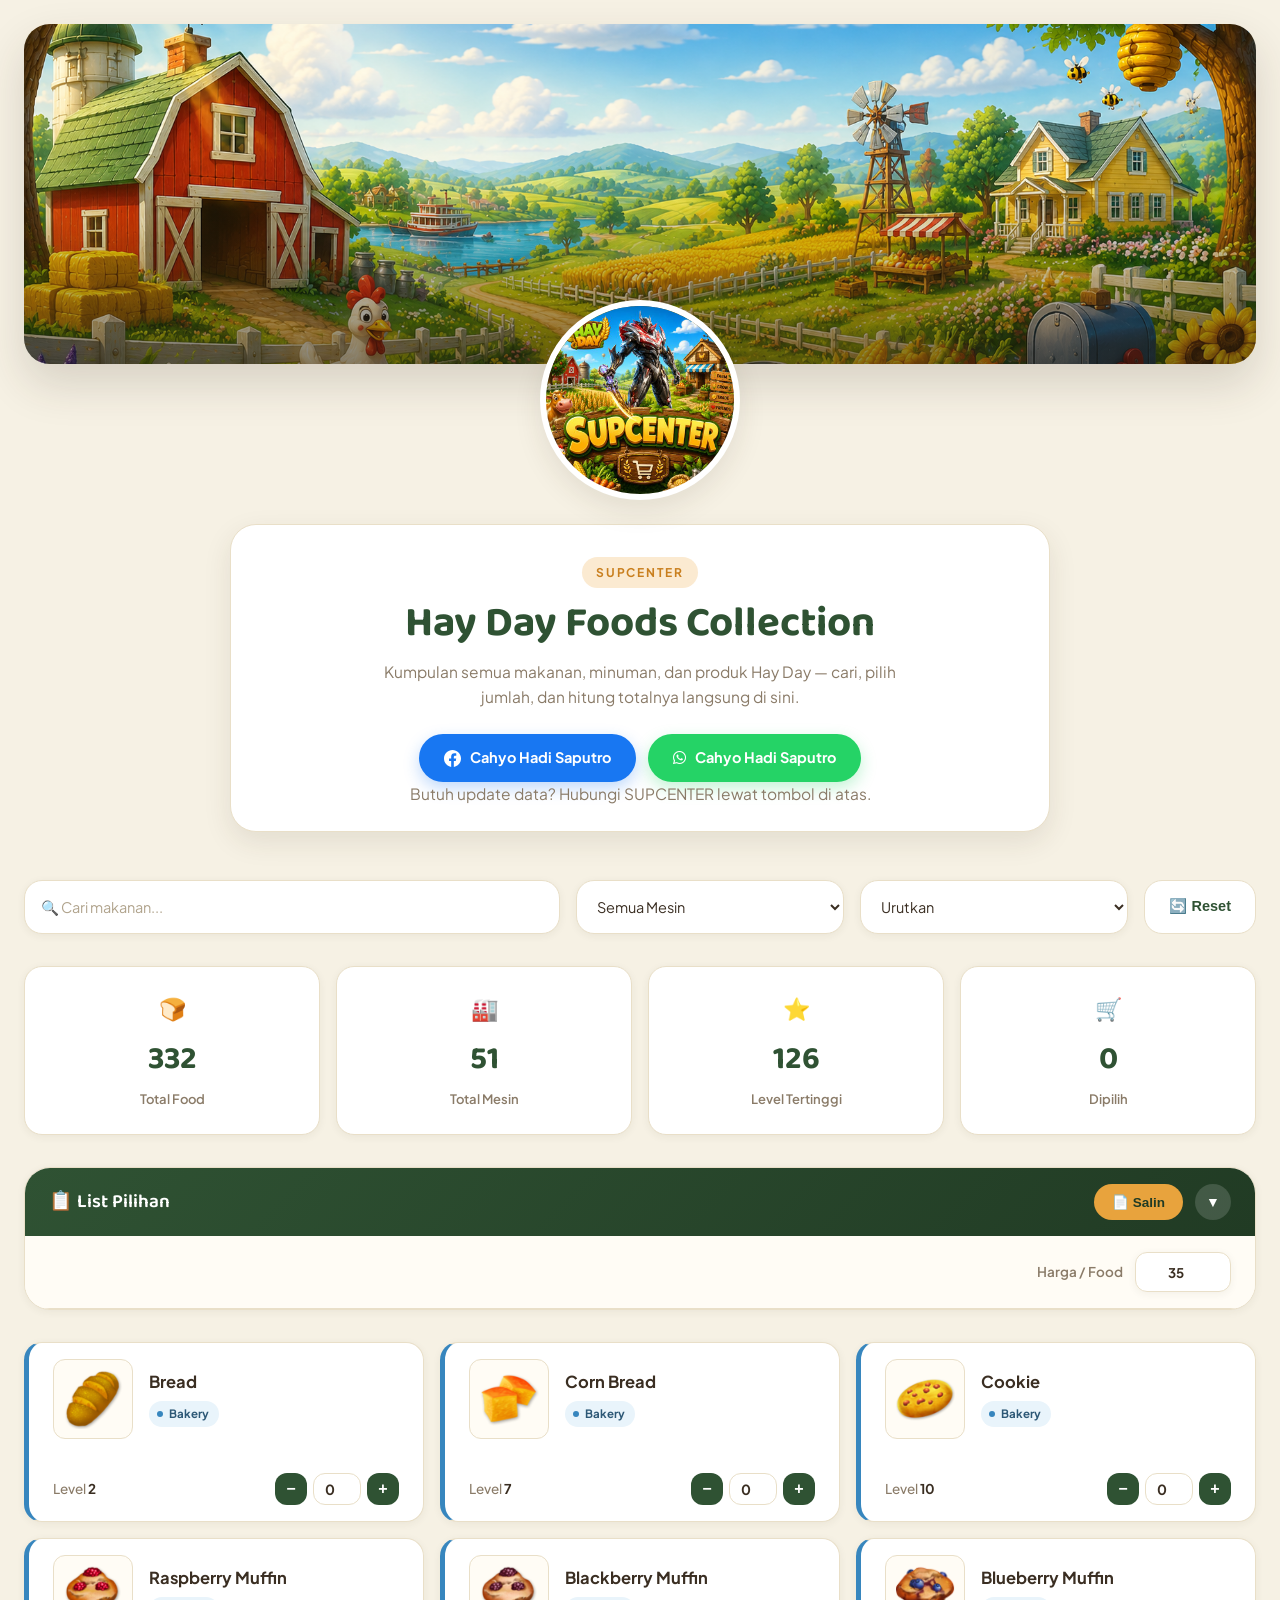
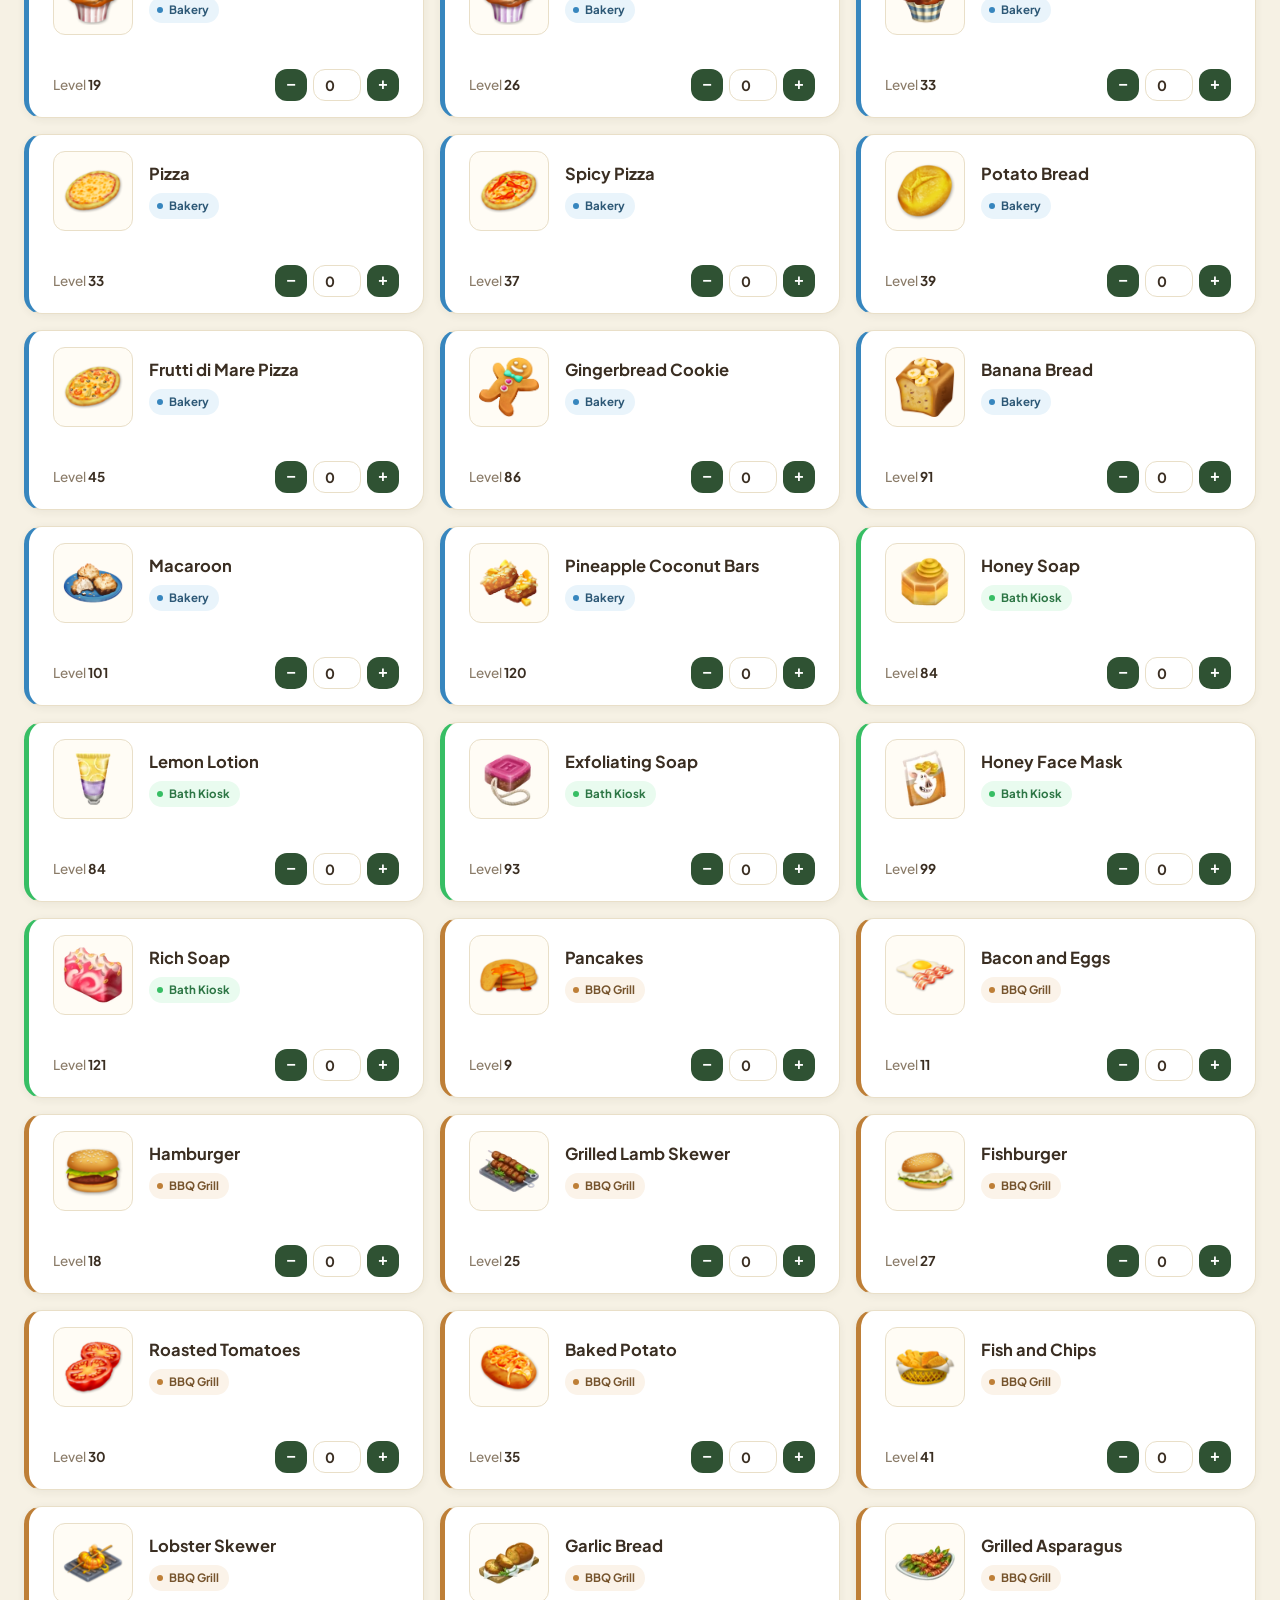
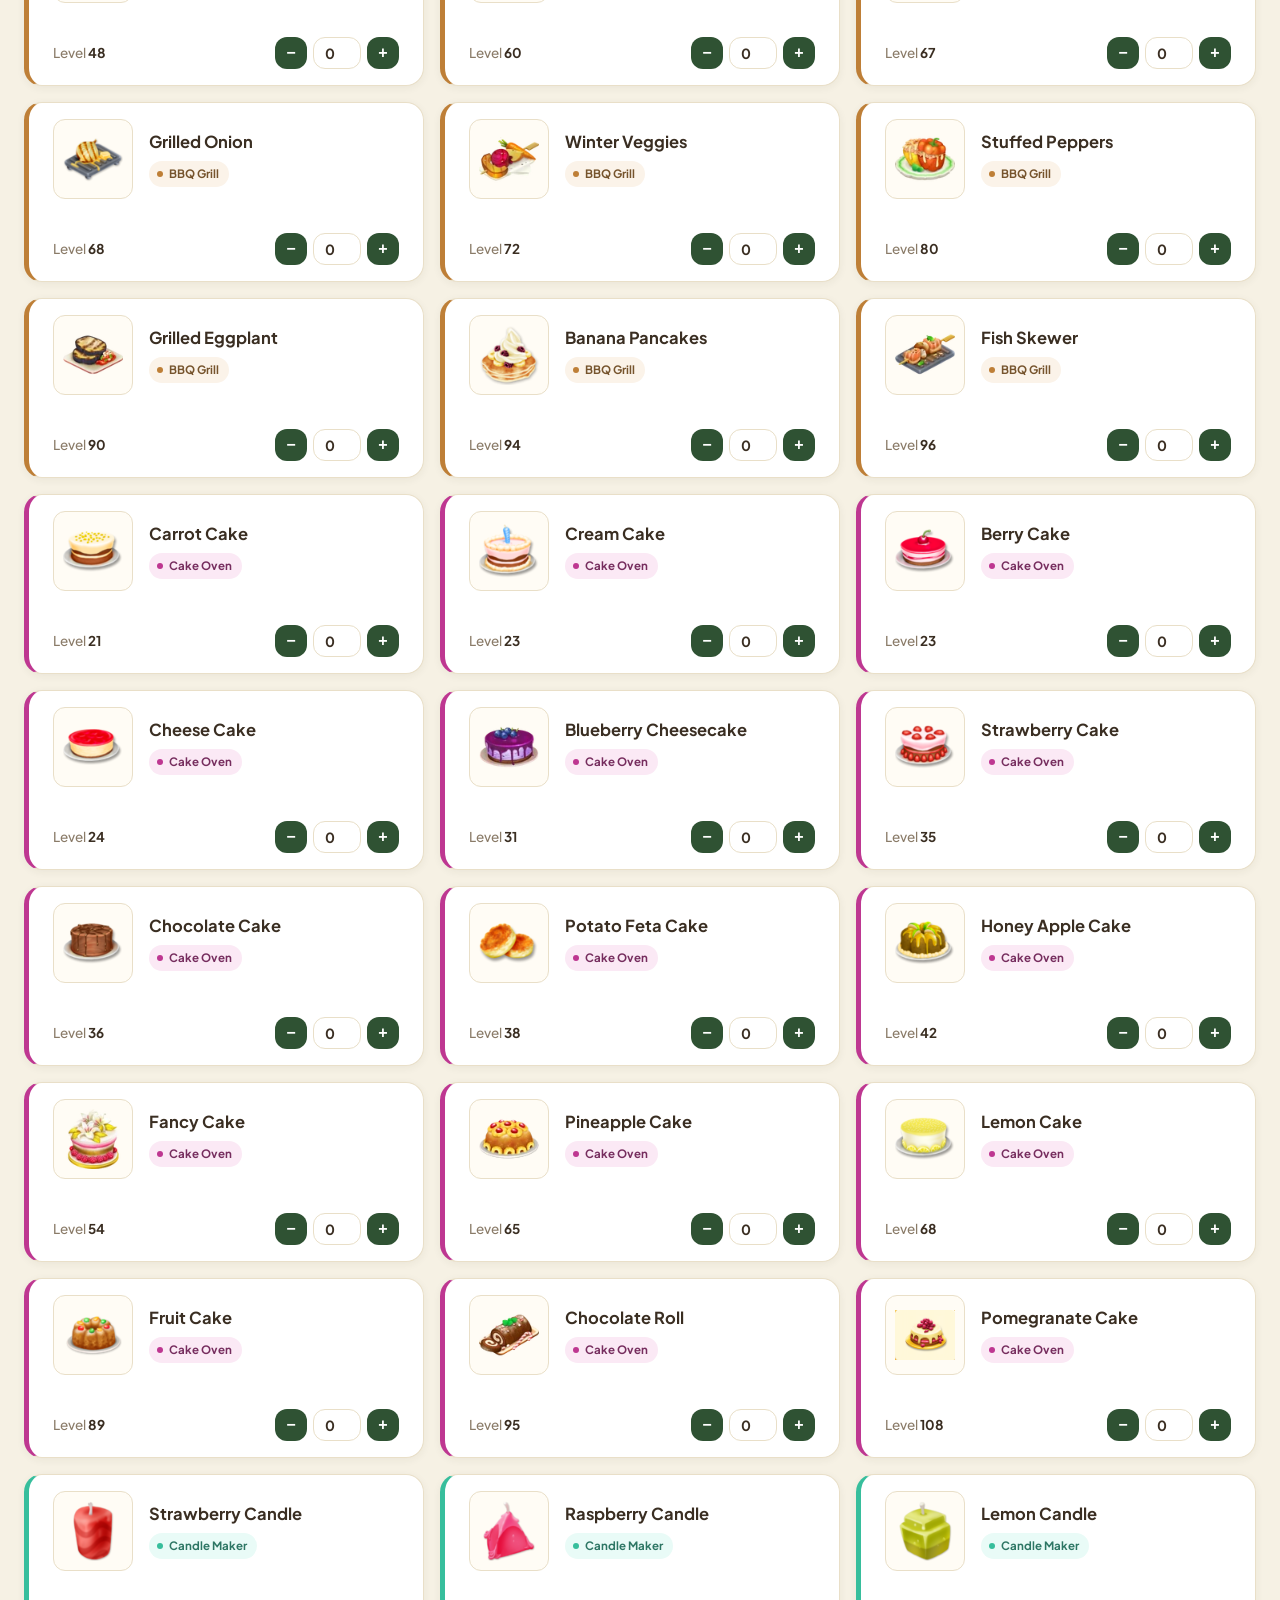
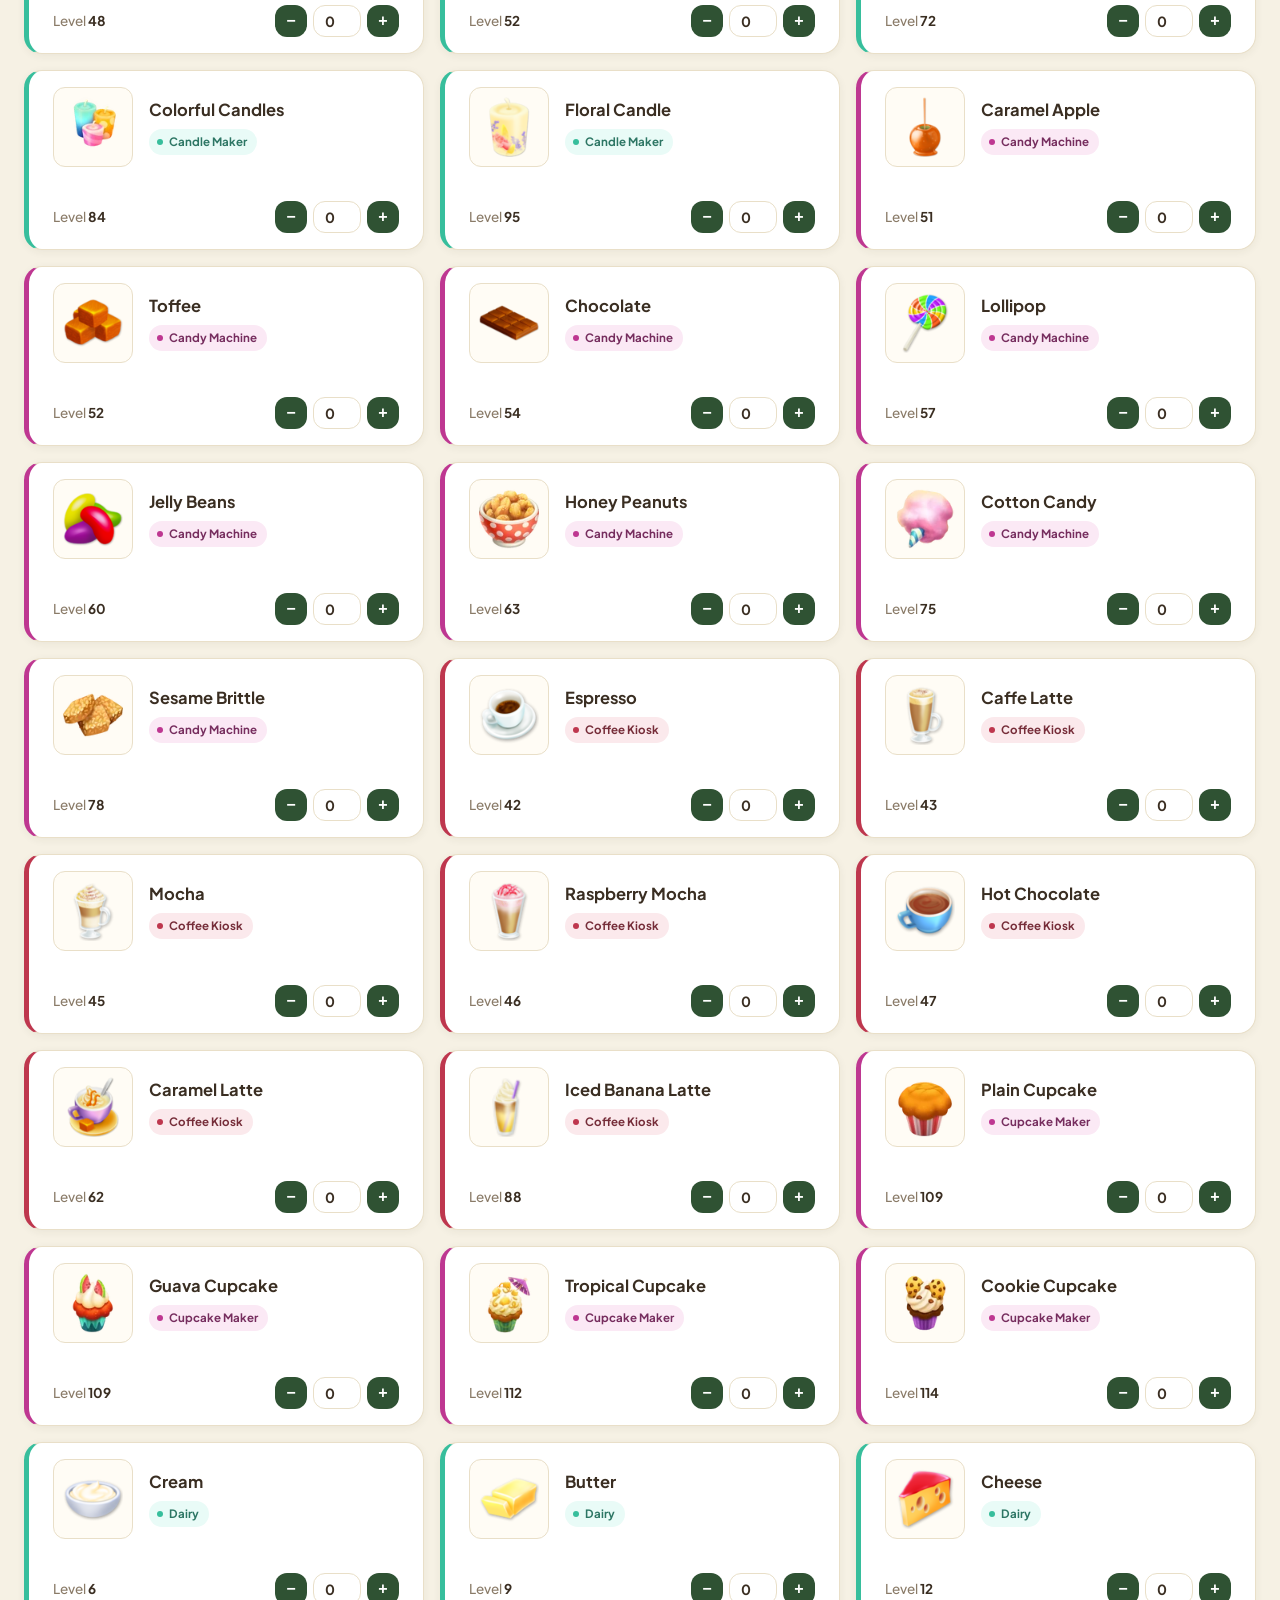
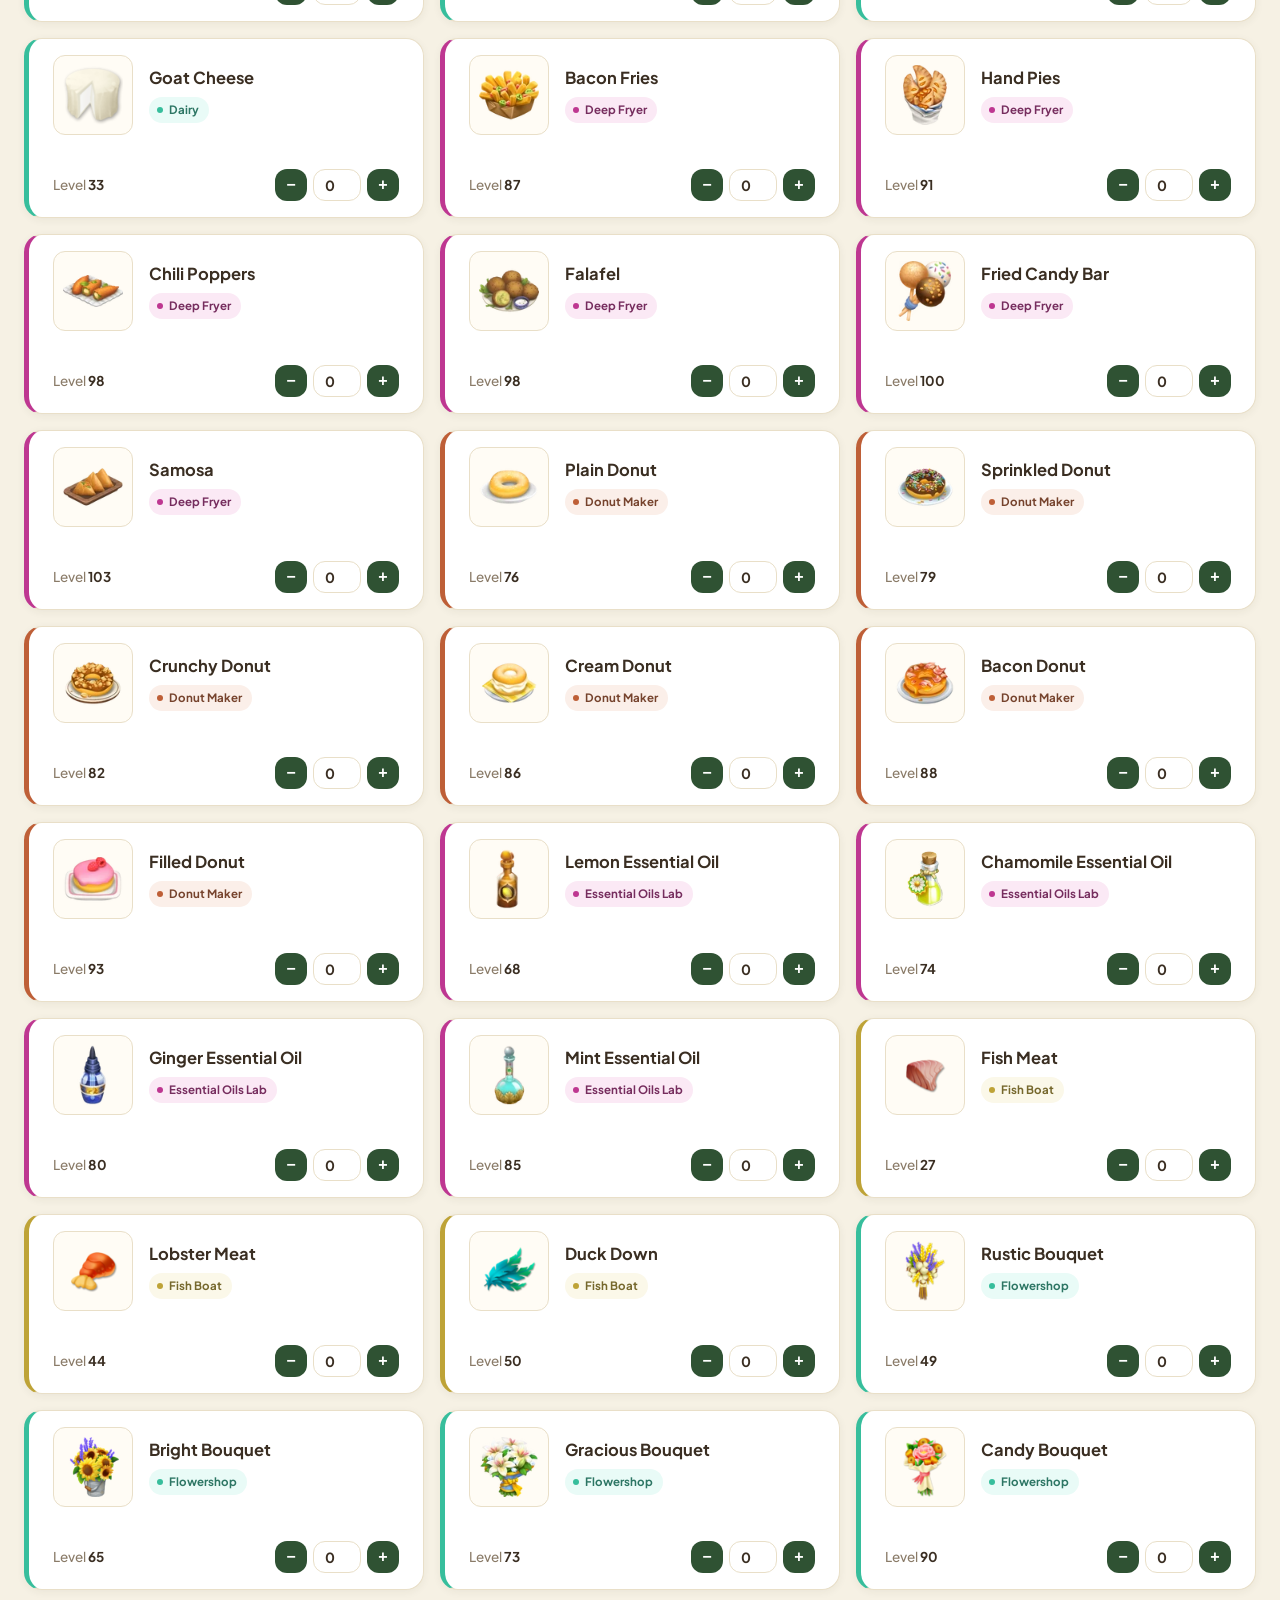
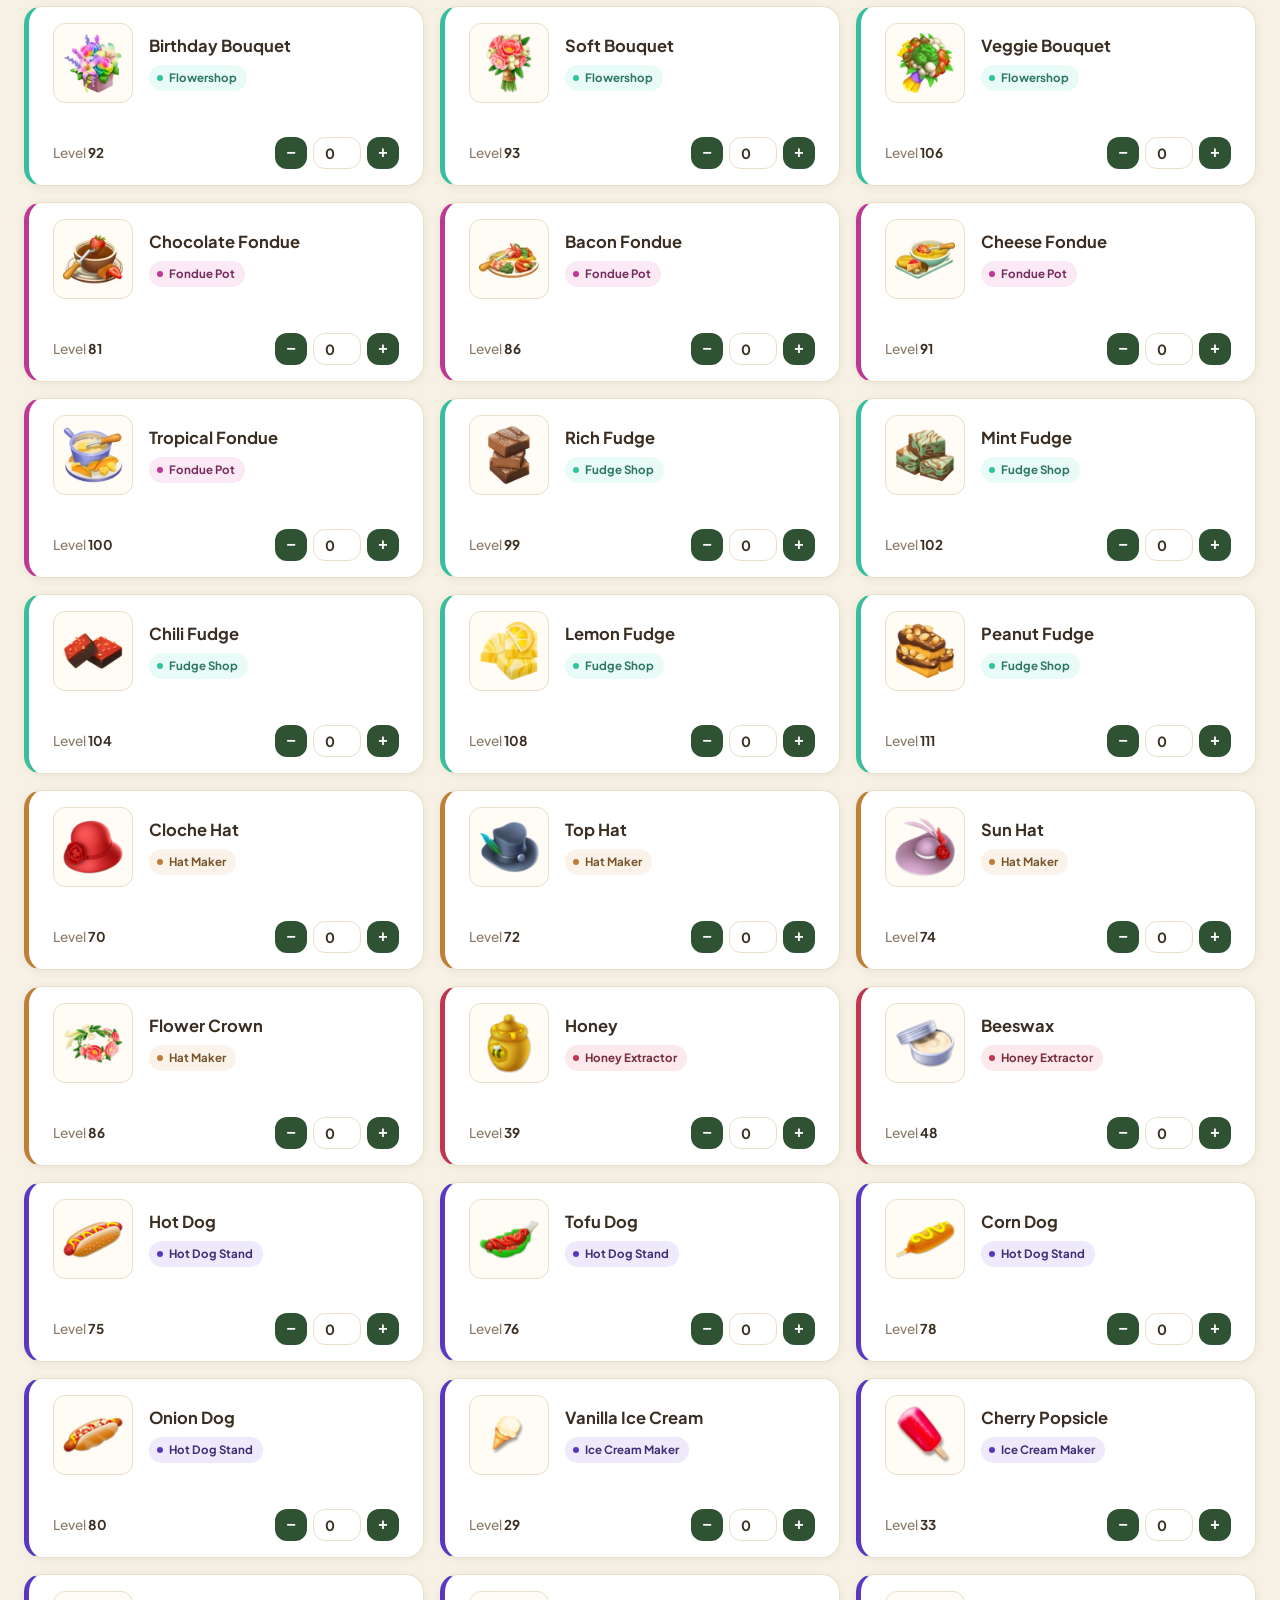
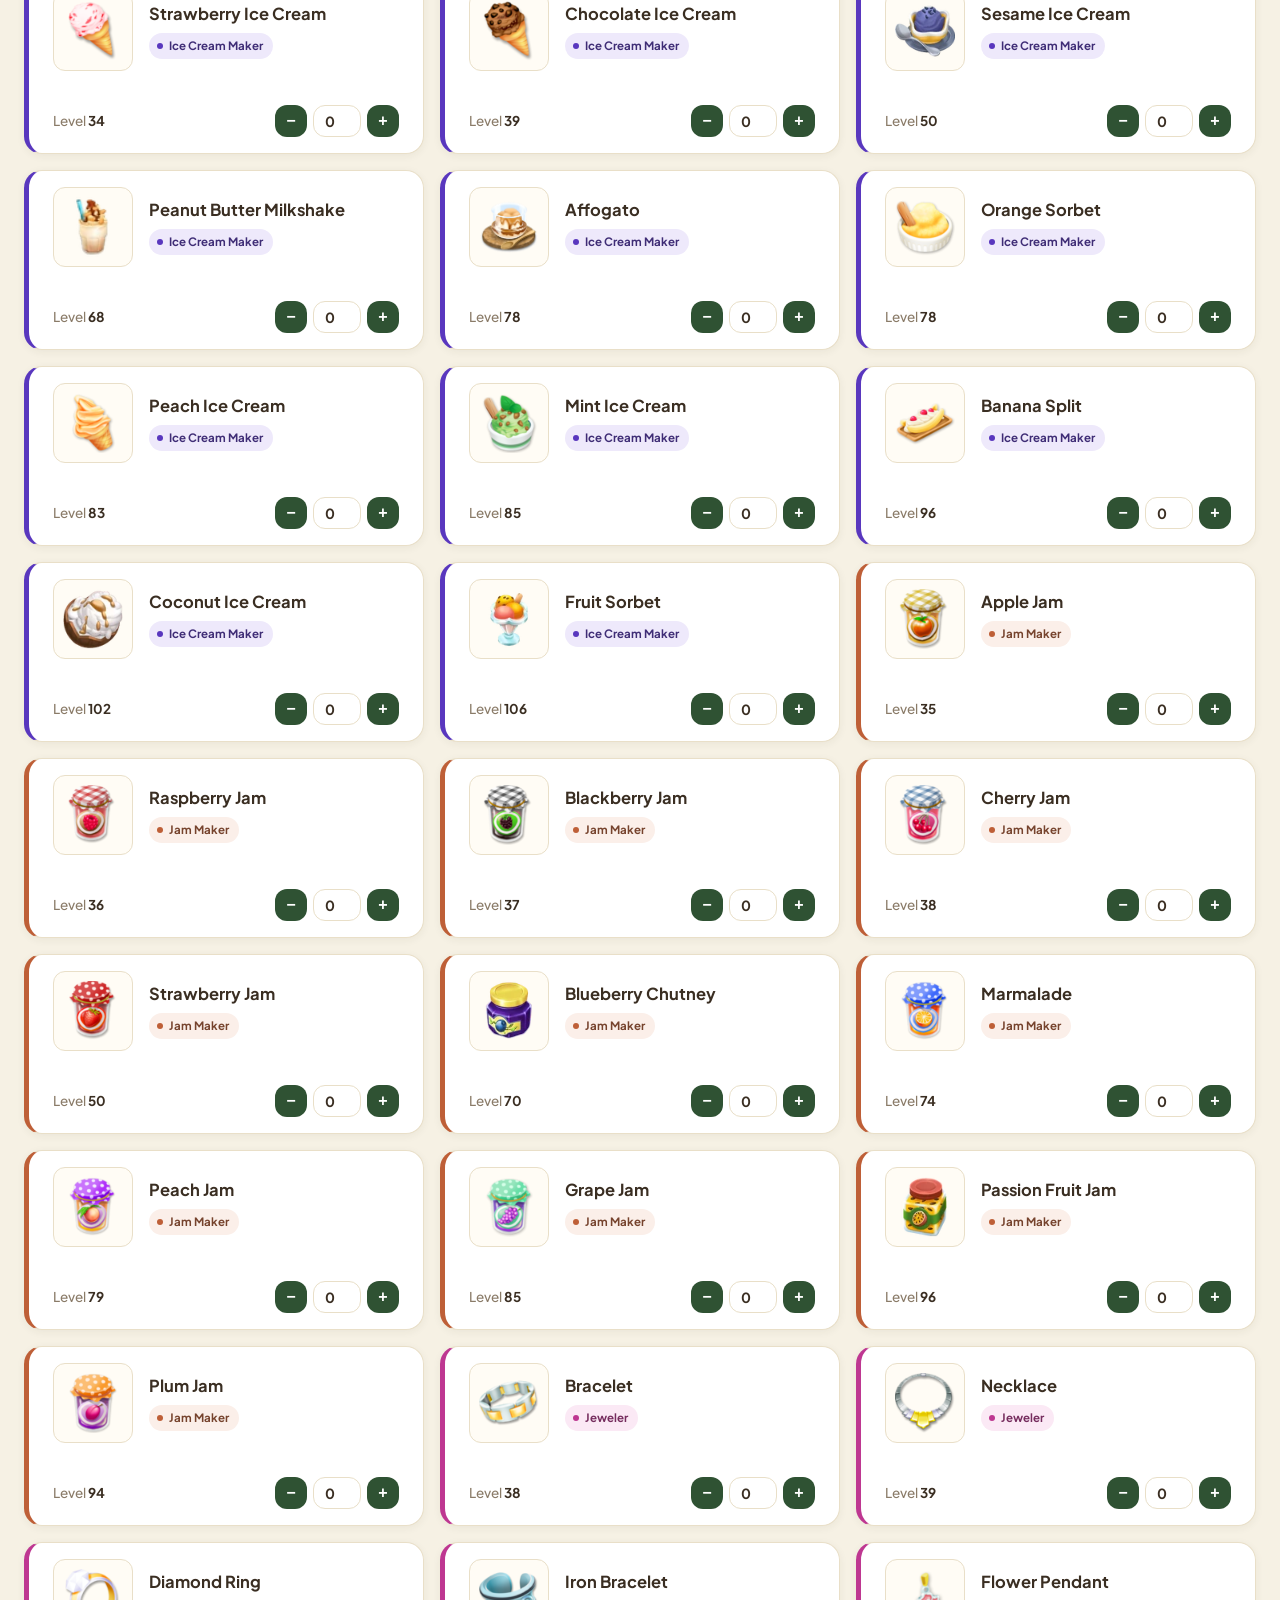
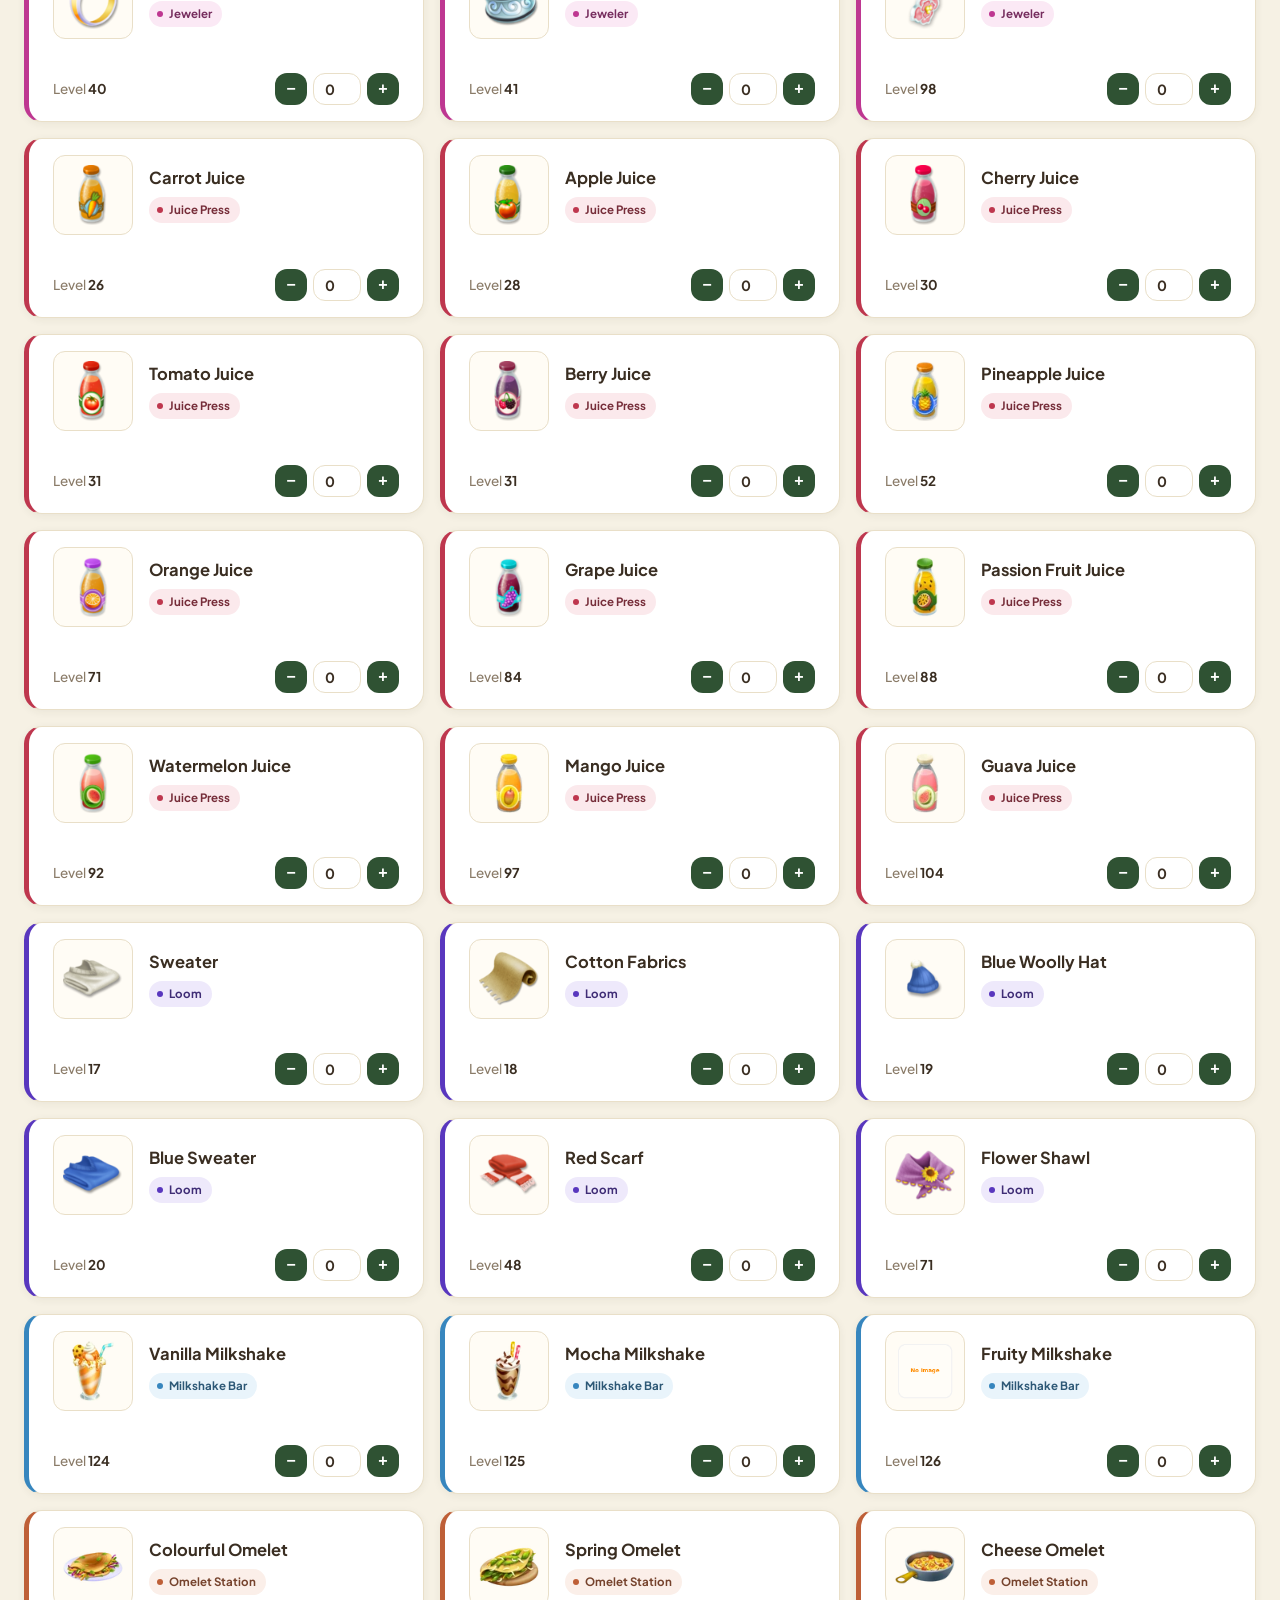
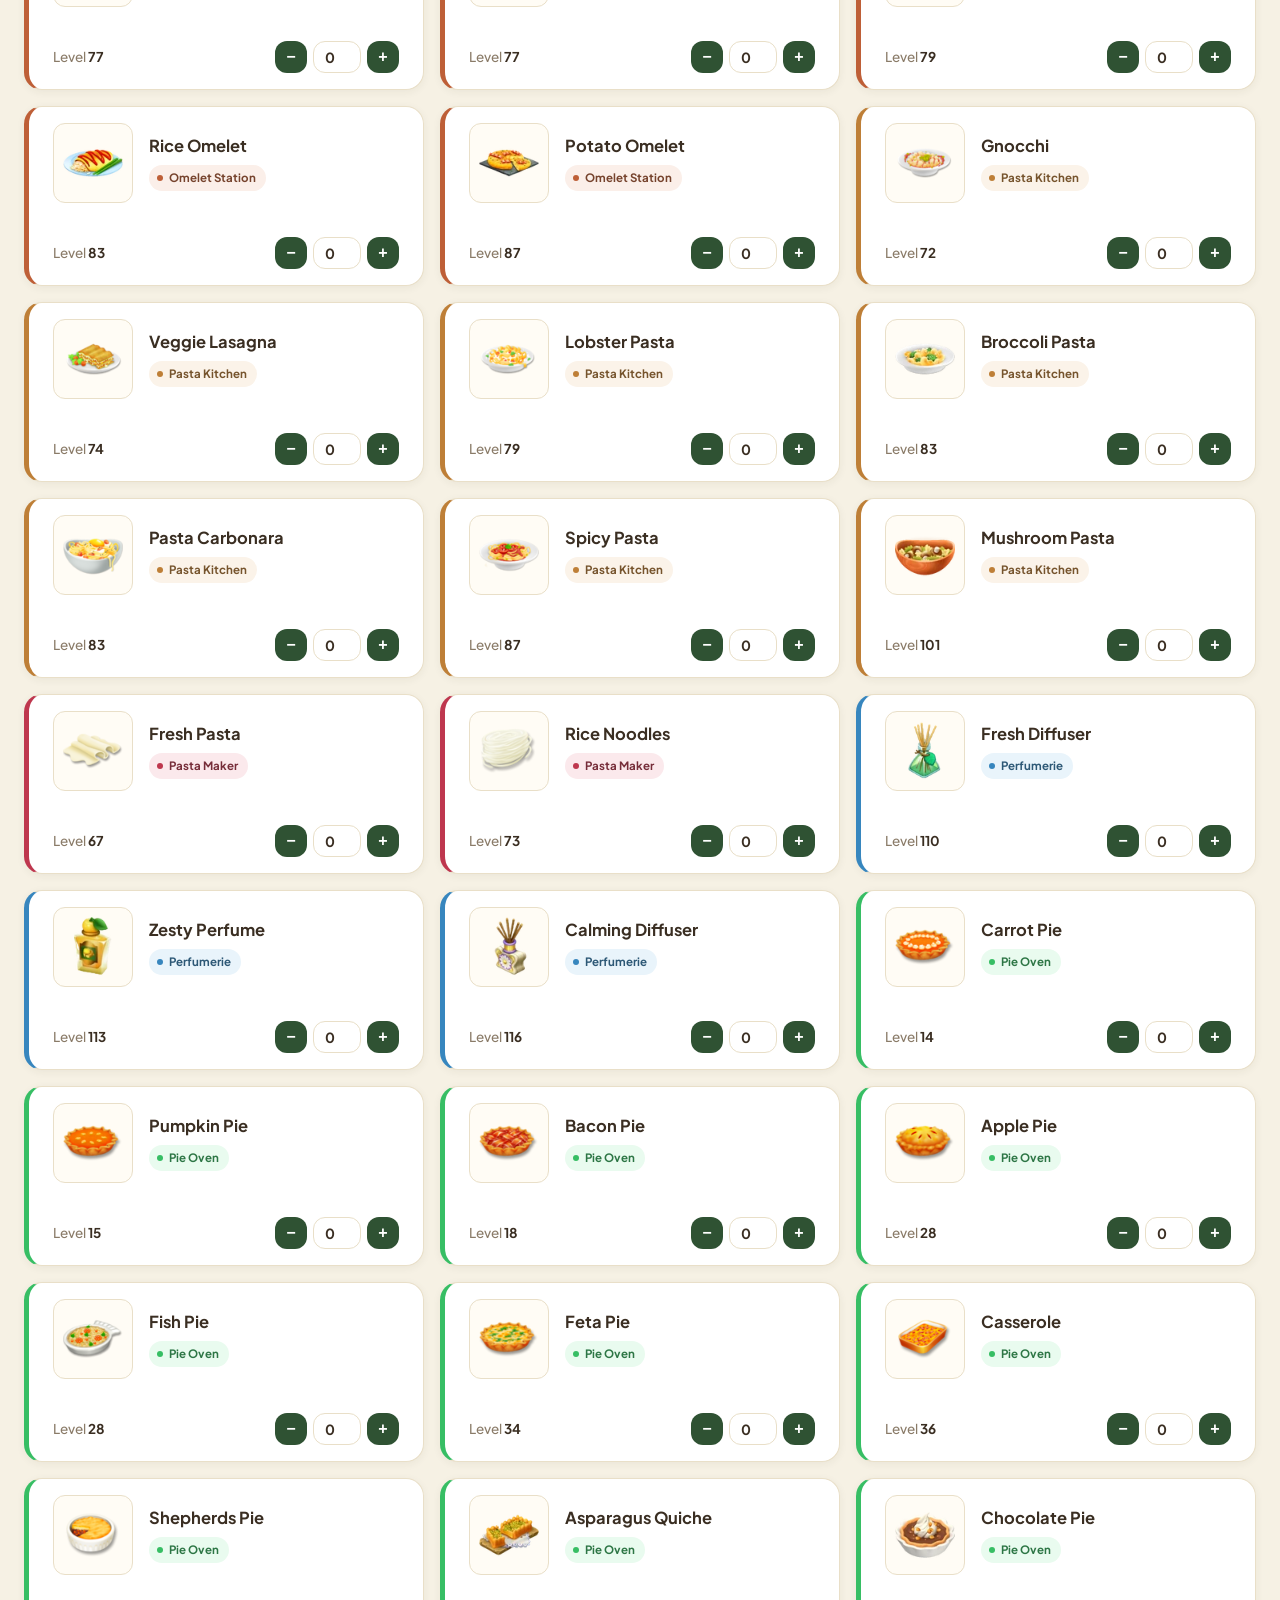
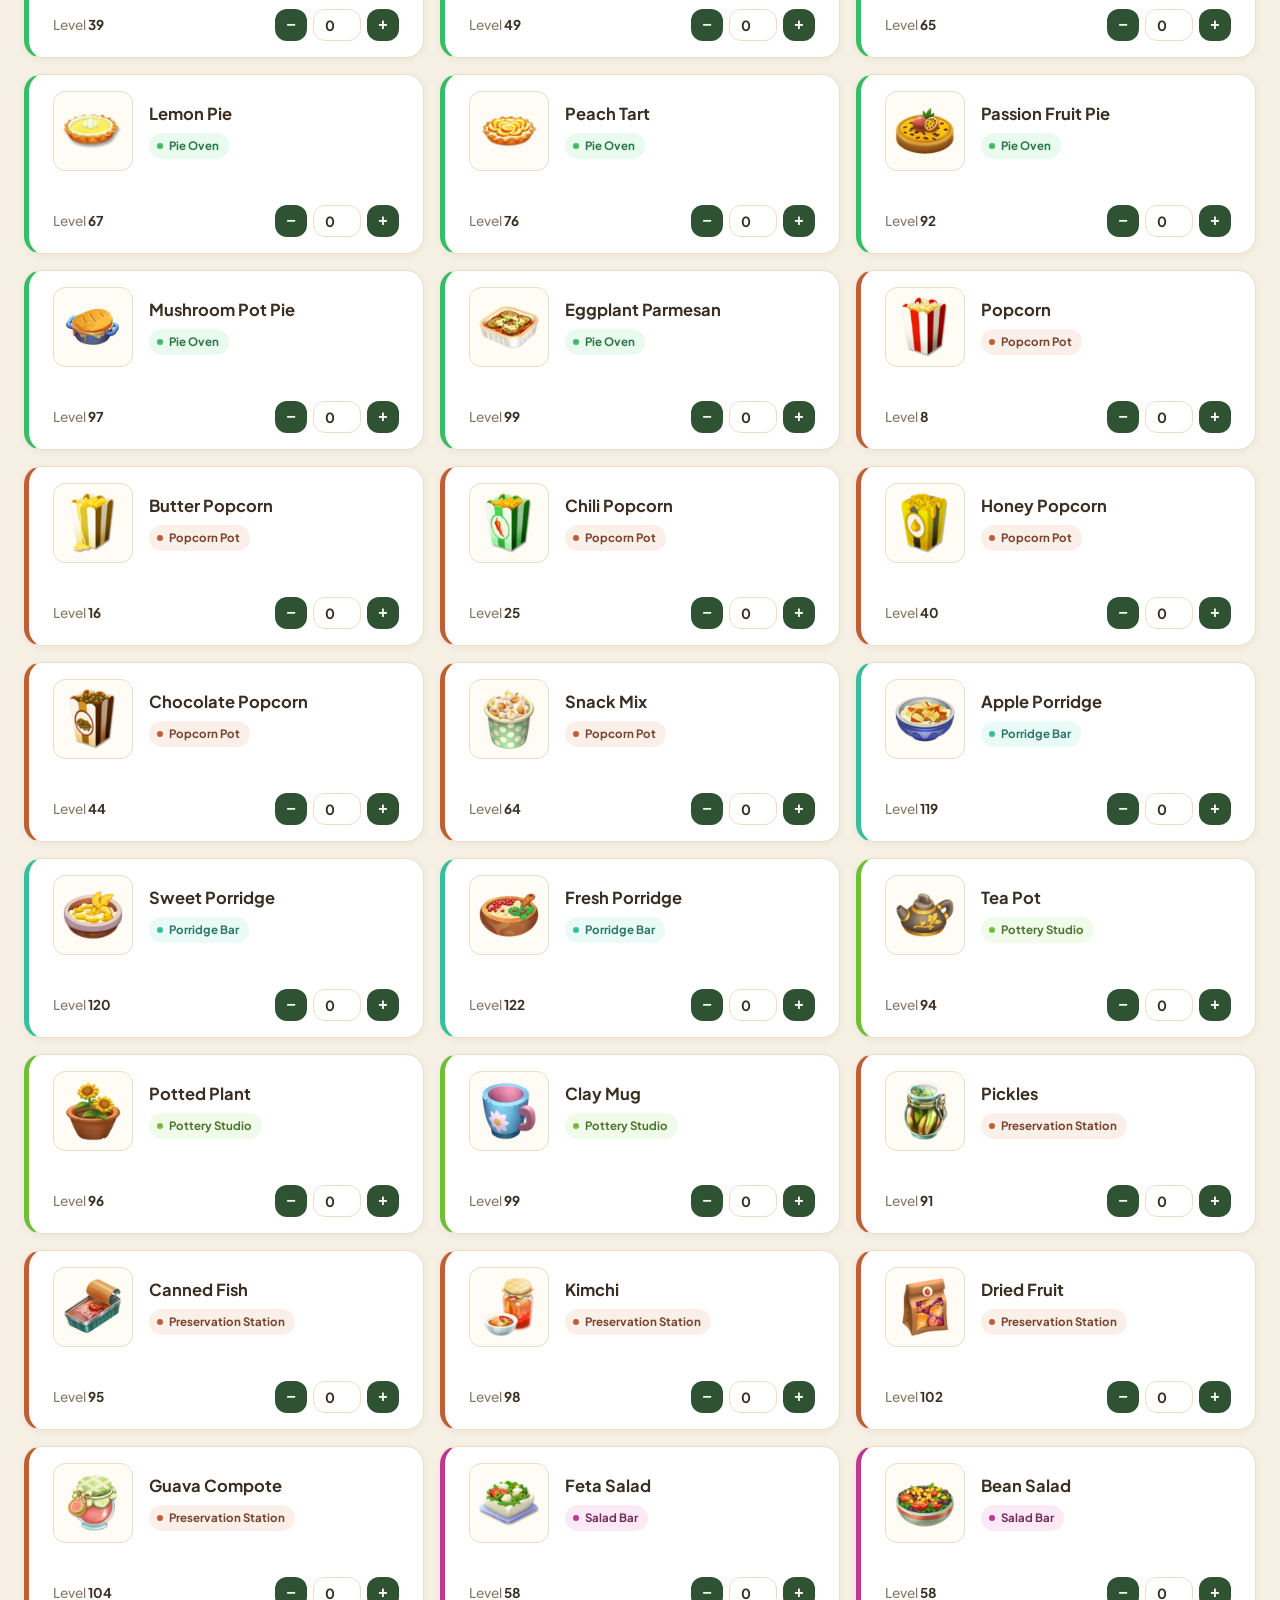
==== commit 7b928961: "Replace WhatsApp SVG with Font Awesome icon" ====
--- a/index.html
+++ b/index.html
@@ -32,6 +32,8 @@
     <link href="https://fonts.googleapis.com/css2?family=Baloo+2:wght@500;600;700;800&family=Plus+Jakarta+Sans:wght@400;500;600;700;800&display=swap"
           rel="stylesheet">
 
+    <link rel="stylesheet"
+          href="https://cdnjs.cloudflare.com/ajax/libs/font-awesome/6.7.2/css/all.min.css">
     <!-- CSS -->
 
     <link rel="stylesheet"
@@ -119,17 +121,11 @@
             target="_blank"
             class="wa-profile"
         >
-
-            <svg
-                viewBox="0 0 32 32"
-                fill="currentColor">
-
-                <path d="M16.04 3C8.84 3 3 8.72 3 15.77c0 2.48.72 4.8 2.08 6.79L3 29l6.62-2.04a13.2 13.2 0 0 0 6.42 1.64c7.2 0 13.04-5.72 13.04-12.77C29.08 8.72 23.24 3 16.04 3z"/>
-
-            </svg>
-
+        
+            <i class="fa-brands fa-whatsapp"></i>
+        
             Cahyo Hadi Saputro
-
+        
         </a>
 
     </div>
@@ -402,4 +398,4 @@
 
 </body>
 
-</html>+</html>
--- a/css/style.css
+++ b/css/style.css
@@ -130,8 +130,8 @@
 }
 
 .hero-logo img{
-    width:128px;
-    height:128px;
+    width:200px;
+    height:200px;
     border-radius:50%;
     background:var(--surface);
     object-fit:cover;
@@ -822,4 +822,4 @@
 select:focus-visible{
     outline:2px solid var(--primary);
     outline-offset:2px;
-}+}
